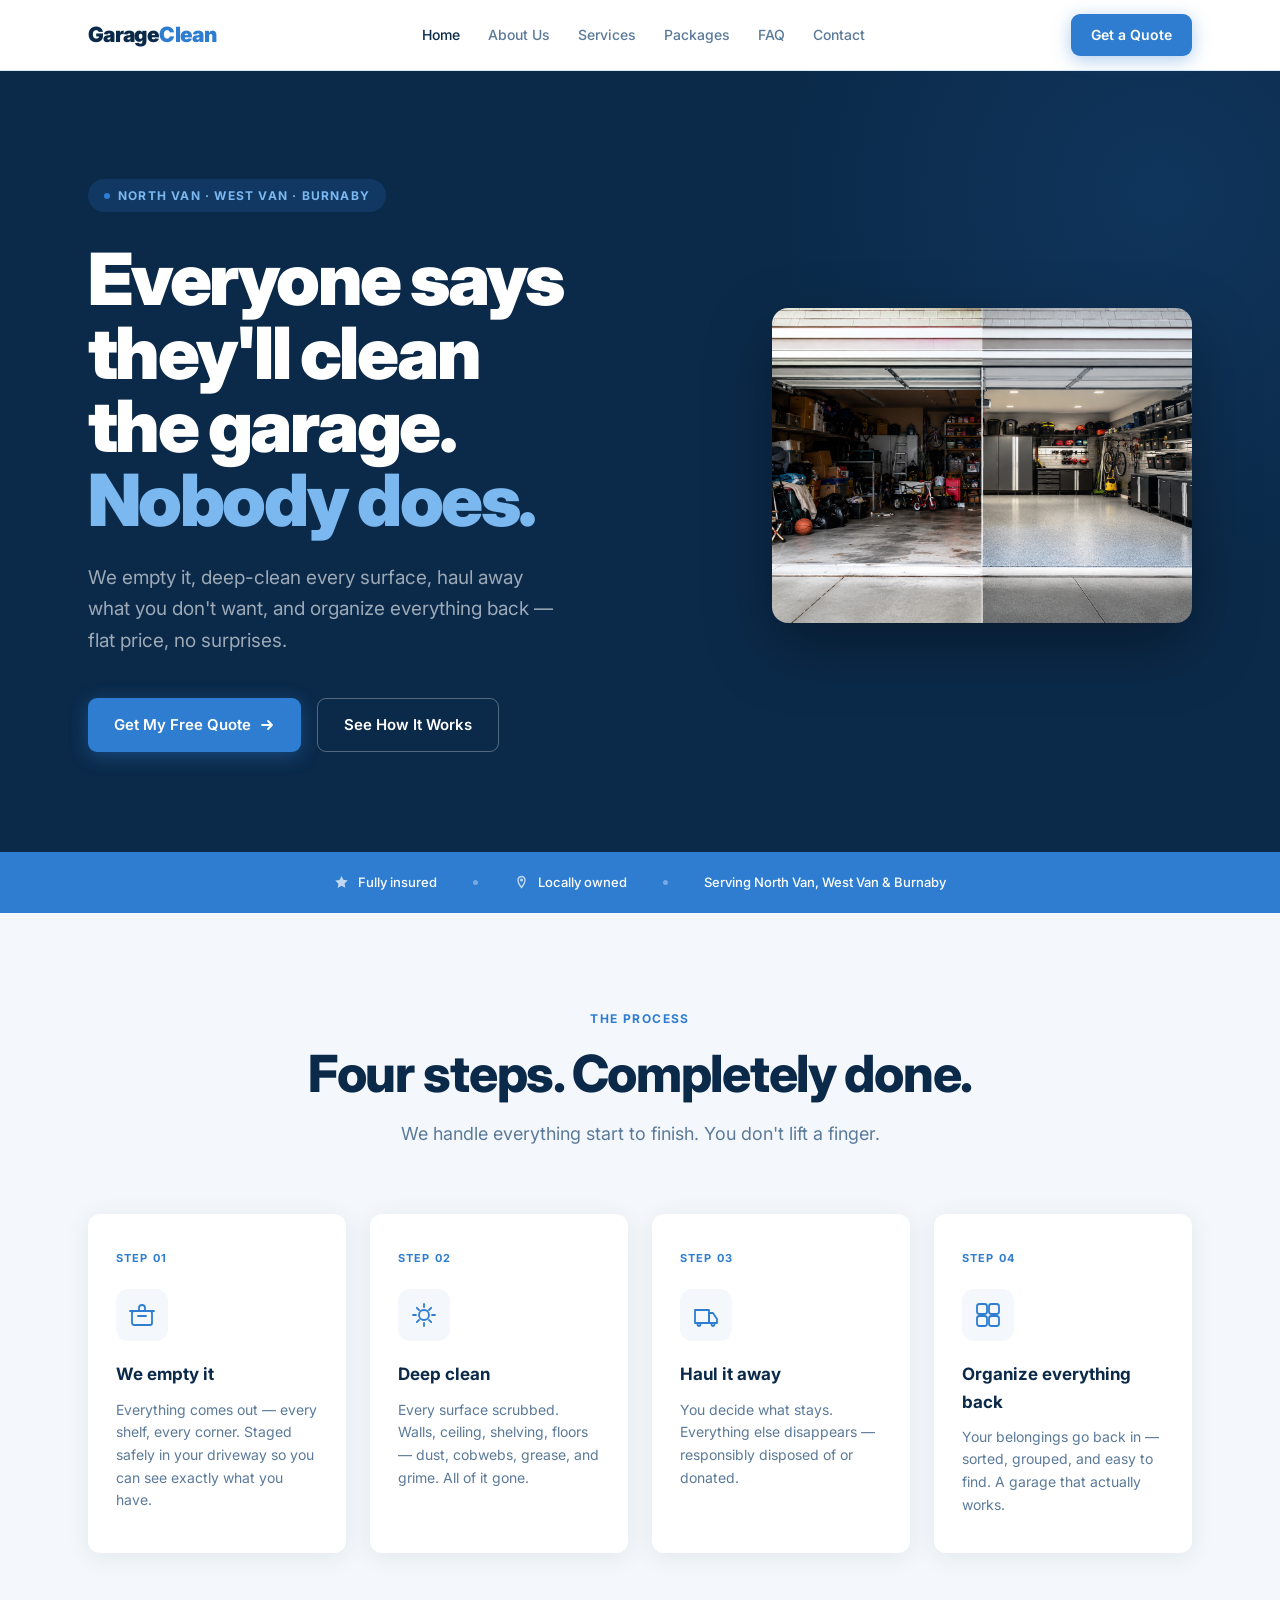
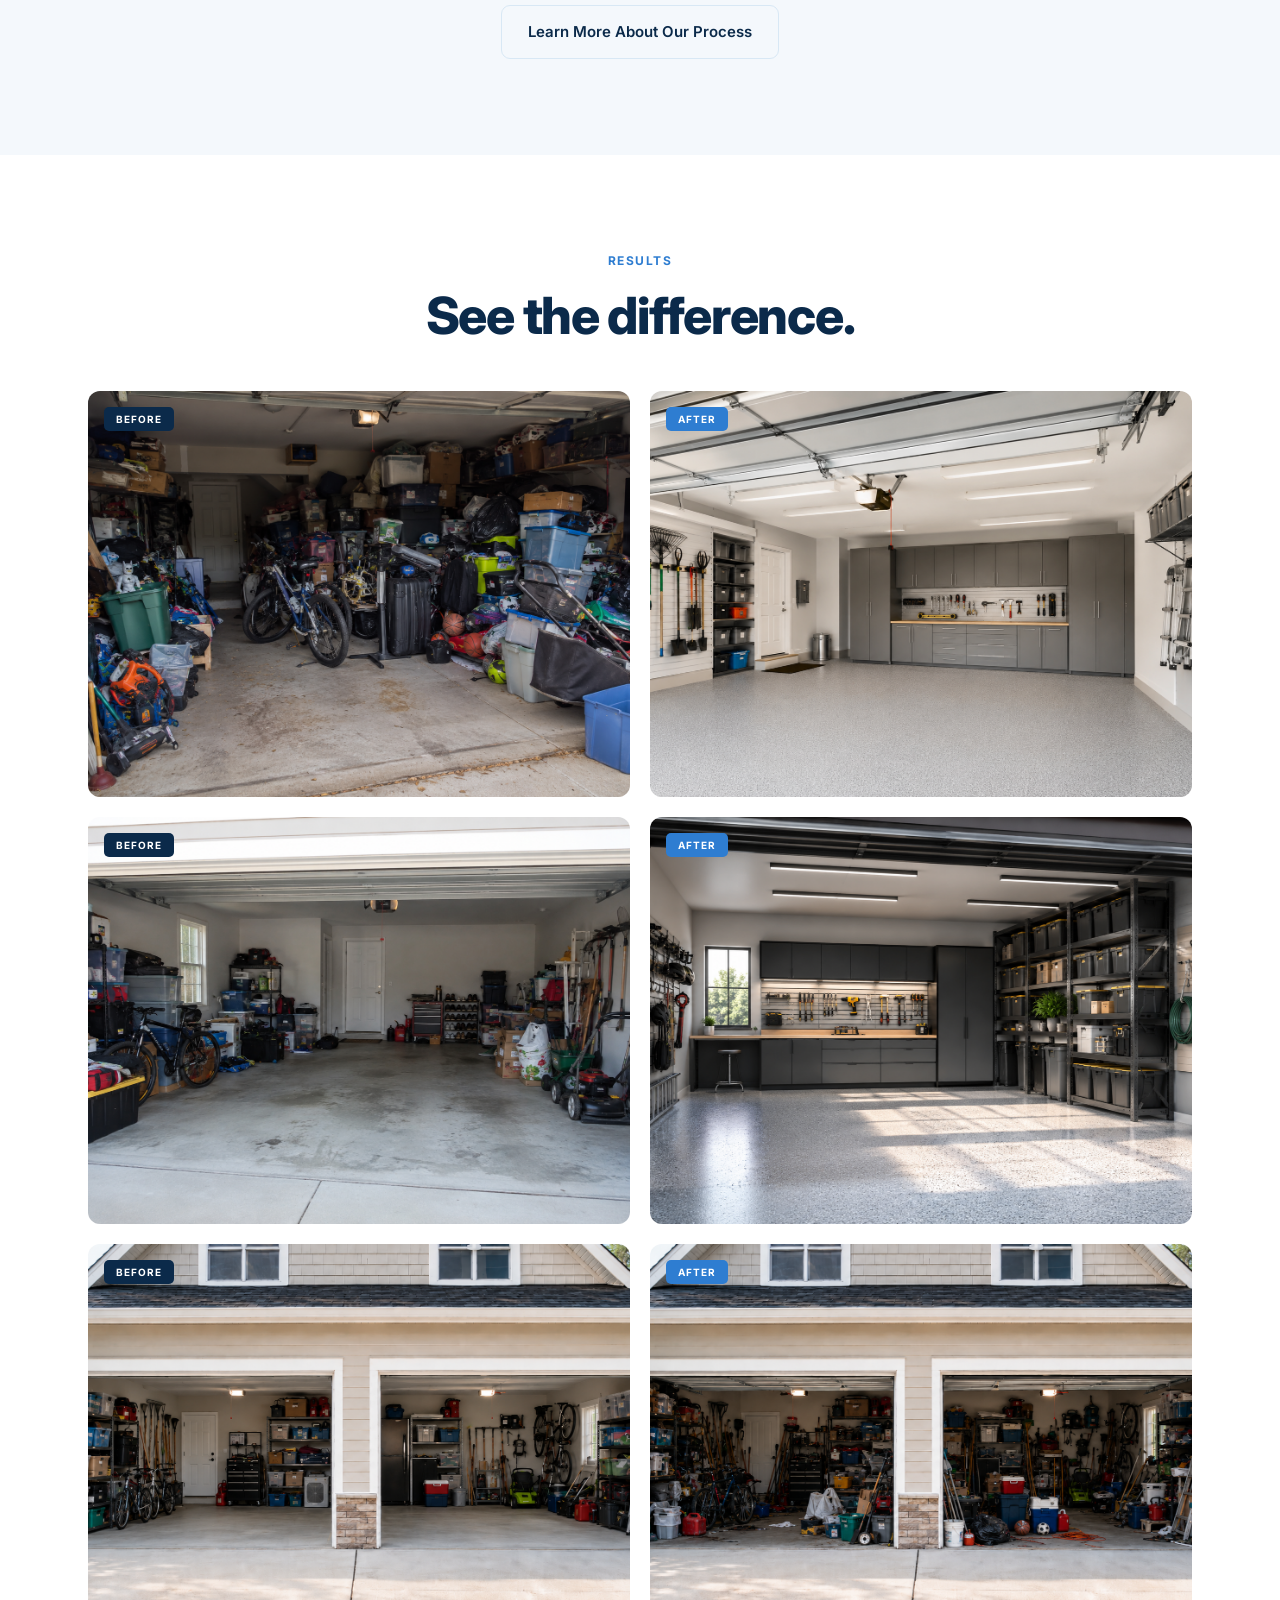
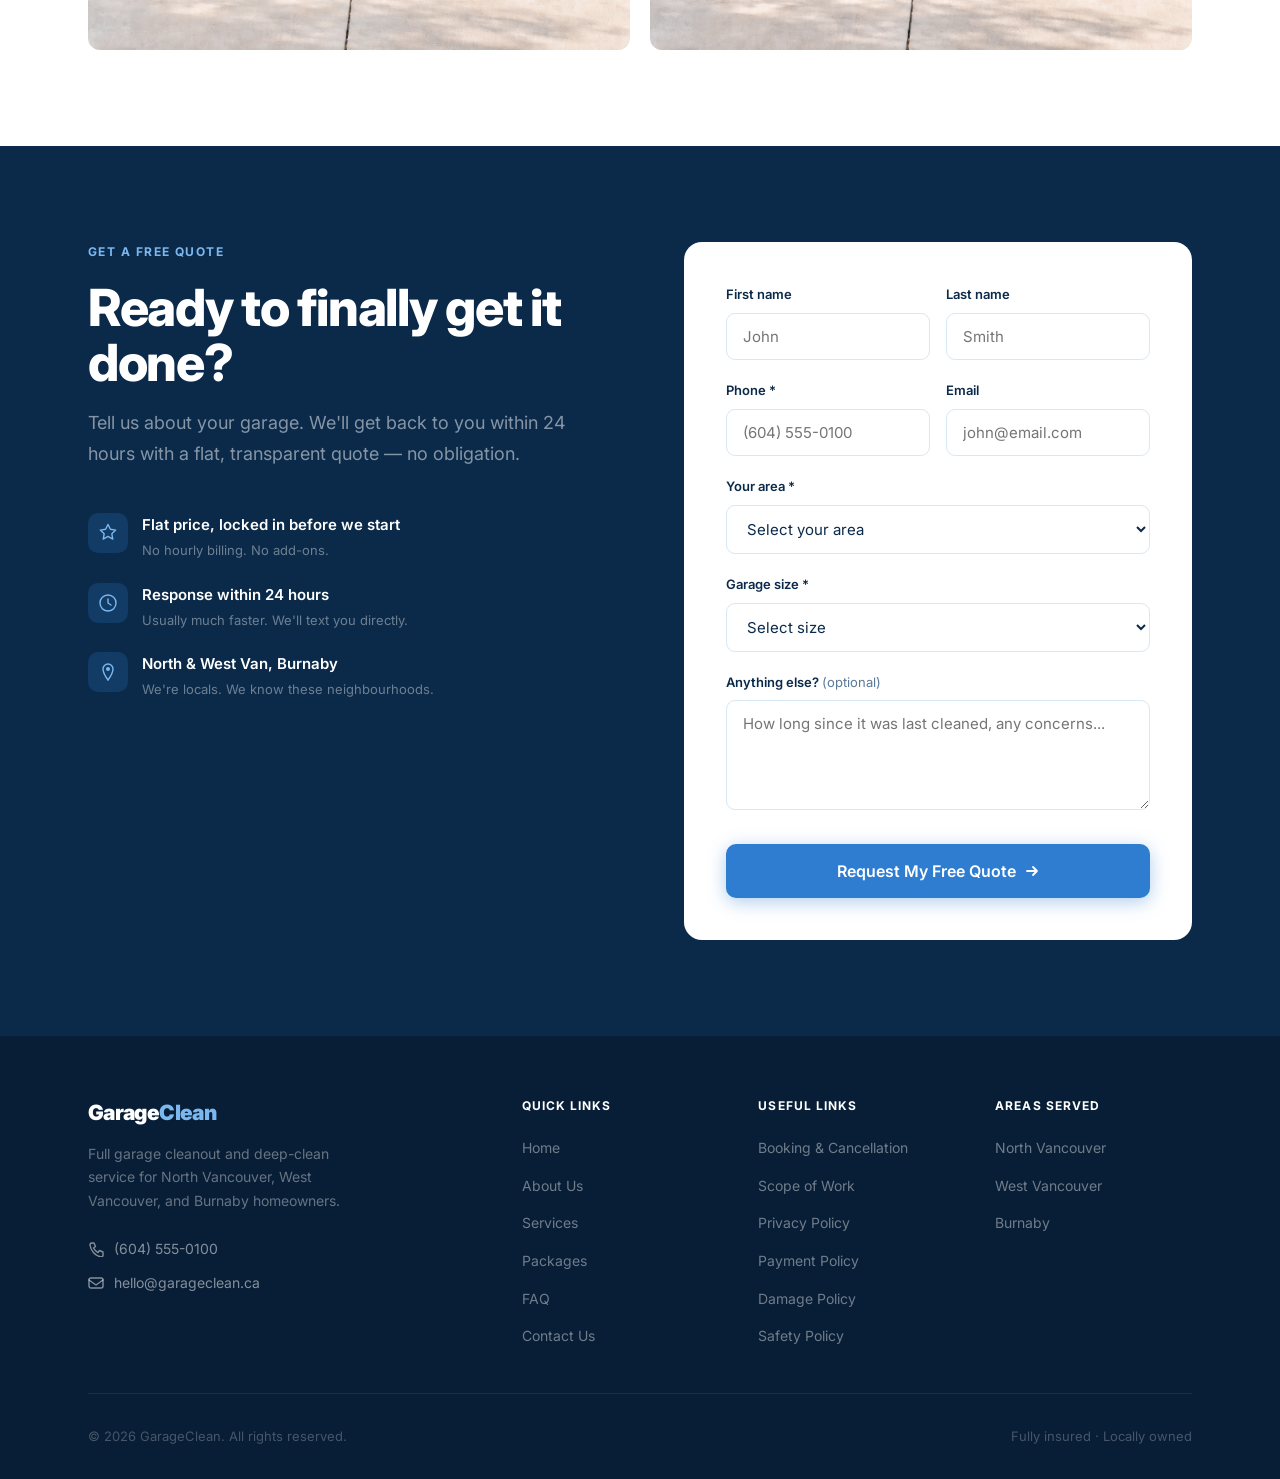
==== index.html @ 68c73db2 "Add third before/after pair (double garage exterior)" ====
<!DOCTYPE html>
<html lang="en">
<head>
  <meta charset="UTF-8">
  <meta name="viewport" content="width=device-width, initial-scale=1.0">
  <title>GarageClean — Garage Cleanout North & West Vancouver, Burnaby</title>
  <link rel="preconnect" href="https://fonts.googleapis.com">
  <link rel="preconnect" href="https://fonts.gstatic.com" crossorigin>
  <link href="https://fonts.googleapis.com/css2?family=Inter:wght@400;500;600;700;800;900&display=swap" rel="stylesheet">
  <link rel="stylesheet" href="styles.css">
  <style>
    /* ── Hero ── */
    #hero { background: var(--navy); padding: 108px 0 100px; position: relative; overflow: hidden; }
    #hero::before { content: ''; position: absolute; top: -280px; right: -280px; width: 800px; height: 800px; background: radial-gradient(circle, rgba(46,125,209,.13) 0%, transparent 68%); pointer-events: none; }
    .hero-grid { display: grid; grid-template-columns: 1fr 420px; gap: 72px; align-items: center; }
    .hero-pill { display: inline-flex; align-items: center; gap: 8px; background: rgba(46,125,209,.18); color: var(--blue-lite); font-size: 12px; font-weight: 700; letter-spacing: .1em; text-transform: uppercase; padding: 7px 16px; border-radius: 100px; margin-bottom: 30px; }
    .hero-pill span { background: var(--blue); border-radius: 50%; width: 6px; height: 6px; display: block; }
    .hero-title { font-size: clamp(46px, 6vw, 72px); font-weight: 900; line-height: 1.02; letter-spacing: -.035em; color: #fff; margin-bottom: 26px; }
    .hero-title em { font-style: normal; color: var(--blue-lite); }
    .hero-sub { font-size: 19px; color: rgba(255,255,255,.6); line-height: 1.65; margin-bottom: 42px; max-width: 480px; }
    .hero-actions { display: flex; gap: 16px; flex-wrap: wrap; }
    /* ── Included ── */
    .two-col { display: grid; grid-template-columns: 1fr 1fr; gap: 72px; align-items: center; }
    /* ── Quote (home CTA) ── */
    #home-quote { background: var(--navy); }
    .quote-grid { display: grid; grid-template-columns: 1fr 1fr; gap: 88px; align-items: start; }
    .ql .h2 { color: #fff; }
    .ql .sub { color: rgba(255,255,255,.5); }
    .promises { display: flex; flex-direction: column; gap: 22px; margin-top: 44px; }
    .promise { display: flex; align-items: flex-start; gap: 14px; }
    .p-icon { width: 40px; height: 40px; flex-shrink: 0; background: rgba(46,125,209,.2); border-radius: 10px; display: flex; align-items: center; justify-content: center; }
    .promise h4 { font-size: 15px; font-weight: 600; color: #fff; margin-bottom: 3px; }
    .promise p  { font-size: 13px; color: rgba(255,255,255,.4); line-height: 1.55; }
    .qform { background: #fff; border-radius: 18px; padding: 42px; }
    .fsub { width: 100%; padding: 17px; font-size: 16px; margin-top: 6px; border-radius: 10px; justify-content: center; }
    #success { display: none; text-align: center; padding: 48px 20px; }
    .s-icon { width: 64px; height: 64px; background: #E8F5E9; border-radius: 50%; display: flex; align-items: center; justify-content: center; margin: 0 auto 20px; }
    #success h3 { font-size: 24px; font-weight: 800; color: var(--navy); margin-bottom: 10px; }
    #success p  { font-size: 15px; color: var(--muted); }
    /* ── Responsive ── */
    @media (max-width: 1000px) {
      .hero-grid { grid-template-columns: 1fr; }
      .two-col { grid-template-columns: 1fr; }
      .quote-grid { grid-template-columns: 1fr; gap: 48px; }
    }
    @media (max-width: 640px) {
      .hero-actions { flex-direction: column; }
      .hero-actions .btn { width: 100%; justify-content: center; }
    }
  </style>
</head>
<body>

<div id="nav-placeholder"></div>

<!-- ══ HERO ══ -->
<section id="hero">
  <div class="container">
    <div class="hero-grid">
      <div>
        <div class="hero-pill"><span></span>North Van · West Van · Burnaby</div>
        <h1 class="hero-title">Everyone says<br>they'll clean<br>the garage.<br><em>Nobody does.</em></h1>
        <p class="hero-sub">We empty it, deep-clean every surface, haul away what you don't want, and organize everything back — flat price, no surprises.</p>
        <div class="hero-actions">
          <a href="contact.html" class="btn btn-primary">Get My Free Quote <svg width="16" height="16" viewBox="0 0 16 16" fill="none"><path d="M3 8h10M9 4l4 4-4 4" stroke="white" stroke-width="1.8" stroke-linecap="round" stroke-linejoin="round"/></svg></a>
          <a href="services.html" class="btn btn-ghost">See How It Works</a>
        </div>
      </div>
      <img src="hero.png" alt="Garage before and after GarageClean cleanout" style="width:100%;aspect-ratio:4/3;object-fit:cover;border-radius:16px;box-shadow:0 24px 64px rgba(0,0,0,.35);">
    </div>
  </div>
</section>

<!-- ══ TRUST ══ -->
<div id="trust">
  <div class="container">
    <div class="trust-in">
      <div class="t-item"><svg width="15" height="15" viewBox="0 0 15 15" fill="none"><path d="M7.5 1l1.91 3.87 4.27.62-3.09 3.01.73 4.25L7.5 10.87l-3.82 2.01.73-4.25L1.32 5.5l4.27-.62z" fill="white" opacity=".7"/></svg>Fully insured</div>
      <div class="t-dot"></div>
      <div class="t-item"><svg width="15" height="15" viewBox="0 0 15 15" fill="none"><path d="M7.5 1.5C5.57 1.5 4 3.07 4 5c0 3.25 3.5 7.5 3.5 7.5s3.5-4.25 3.5-7.5c0-1.93-1.57-3.5-3.5-3.5z" stroke="white" stroke-width="1.4" stroke-opacity=".7"/><circle cx="7.5" cy="5" r="1.5" fill="white" opacity=".7"/></svg>Locally owned</div>
      <div class="t-dot"></div>
      <div class="t-item">Serving North Van, West Van &amp; Burnaby</div>
    </div>
  </div>
</div>

<!-- ══ HOW IT WORKS ══ -->
<section id="how" style="background:var(--bg)">
  <div class="container">
    <div style="text-align:center;margin-bottom:64px" class="fi">
      <div class="label">The Process</div>
      <h2 class="h2">Four steps. Completely done.</h2>
      <p class="sub" style="margin:0 auto">We handle everything start to finish. You don't lift a finger.</p>
    </div>
    <div class="steps">
      <div class="step fi">
        <div class="step-num">Step 01</div>
        <div class="step-icon"><svg width="26" height="26" viewBox="0 0 26 26" fill="none"><rect x="3" y="9" width="20" height="14" rx="2" stroke="#2E7DD1" stroke-width="1.8"/><path d="M1 9h24" stroke="#2E7DD1" stroke-width="1.8" stroke-linecap="round"/><path d="M10 9V6a3 3 0 016 0v3" stroke="#2E7DD1" stroke-width="1.8" stroke-linecap="round"/><path d="M9 14h8" stroke="#2E7DD1" stroke-width="1.8" stroke-linecap="round"/></svg></div>
        <h3>We empty it</h3>
        <p>Everything comes out — every shelf, every corner. Staged safely in your driveway so you can see exactly what you have.</p>
      </div>
      <div class="step fi" style="transition-delay:.1s">
        <div class="step-num">Step 02</div>
        <div class="step-icon"><svg width="26" height="26" viewBox="0 0 26 26" fill="none"><path d="M13 2v3M13 21v3M2 13h3M21 13h3" stroke="#2E7DD1" stroke-width="1.8" stroke-linecap="round"/><circle cx="13" cy="13" r="5" stroke="#2E7DD1" stroke-width="1.8"/><path d="M5.8 5.8l2.2 2.2M18 18l2.2 2.2M20.2 5.8L18 8M8 18l-2.2 2.2" stroke="#2E7DD1" stroke-width="1.8" stroke-linecap="round"/></svg></div>
        <h3>Deep clean</h3>
        <p>Every surface scrubbed. Walls, ceiling, shelving, floors — dust, cobwebs, grease, and grime. All of it gone.</p>
      </div>
      <div class="step fi" style="transition-delay:.2s">
        <div class="step-num">Step 03</div>
        <div class="step-icon"><svg width="26" height="26" viewBox="0 0 26 26" fill="none"><path d="M2 8h14v13H2z" stroke="#2E7DD1" stroke-width="1.8" stroke-linejoin="round"/><path d="M16 11h4l4 6v4h-8V11z" stroke="#2E7DD1" stroke-width="1.8" stroke-linejoin="round"/><circle cx="6" cy="22.5" r="1.5" stroke="#2E7DD1" stroke-width="1.8"/><circle cx="20" cy="22.5" r="1.5" stroke="#2E7DD1" stroke-width="1.8"/></svg></div>
        <h3>Haul it away</h3>
        <p>You decide what stays. Everything else disappears — responsibly disposed of or donated.</p>
      </div>
      <div class="step fi" style="transition-delay:.3s">
        <div class="step-num">Step 04</div>
        <div class="step-icon"><svg width="26" height="26" viewBox="0 0 26 26" fill="none"><rect x="2" y="2" width="10" height="10" rx="2.5" stroke="#2E7DD1" stroke-width="1.8"/><rect x="14" y="2" width="10" height="10" rx="2.5" stroke="#2E7DD1" stroke-width="1.8"/><rect x="2" y="14" width="10" height="10" rx="2.5" stroke="#2E7DD1" stroke-width="1.8"/><rect x="14" y="14" width="10" height="10" rx="2.5" stroke="#2E7DD1" stroke-width="1.8"/></svg></div>
        <h3>Organize everything back</h3>
        <p>Your belongings go back in — sorted, grouped, and easy to find. A garage that actually works.</p>
      </div>
    </div>
    <div style="text-align:center;margin-top:52px" class="fi">
      <a href="services.html" class="btn btn-outline">Learn More About Our Process</a>
    </div>
  </div>
</section>

<!-- ══ GALLERY ══ -->
<section id="gallery">
  <div class="container">
    <div style="text-align:center;margin-bottom:48px" class="fi">
      <div class="label">Results</div>
      <h2 class="h2">See the difference.</h2>
    </div>
    <div class="gallery-grid fi">
      <div style="border-radius:var(--r);overflow:hidden;position:relative;">
        <span class="g-badge" style="position:absolute;top:16px;left:16px;z-index:1;display:inline-block;font-size:10px;font-weight:700;letter-spacing:.1em;text-transform:uppercase;padding:4px 12px;border-radius:5px;background:var(--navy);color:#fff;">Before</span>
        <img src="before1.png" alt="Before" style="width:100%;height:100%;object-fit:cover;display:block;">
      </div>
      <div style="border-radius:var(--r);overflow:hidden;position:relative;">
        <span class="g-badge" style="position:absolute;top:16px;left:16px;z-index:1;display:inline-block;font-size:10px;font-weight:700;letter-spacing:.1em;text-transform:uppercase;padding:4px 12px;border-radius:5px;background:var(--blue);color:#fff;">After</span>
        <img src="after1.png" alt="After" style="width:100%;height:100%;object-fit:cover;display:block;">
      </div>
      <div style="border-radius:var(--r);overflow:hidden;position:relative;">
        <span class="g-badge" style="position:absolute;top:16px;left:16px;z-index:1;display:inline-block;font-size:10px;font-weight:700;letter-spacing:.1em;text-transform:uppercase;padding:4px 12px;border-radius:5px;background:var(--navy);color:#fff;">Before</span>
        <img src="before2.png" alt="Before" style="width:100%;height:100%;object-fit:cover;display:block;">
      </div>
      <div style="border-radius:var(--r);overflow:hidden;position:relative;">
        <span class="g-badge" style="position:absolute;top:16px;left:16px;z-index:1;display:inline-block;font-size:10px;font-weight:700;letter-spacing:.1em;text-transform:uppercase;padding:4px 12px;border-radius:5px;background:var(--blue);color:#fff;">After</span>
        <img src="after2.png" alt="After" style="width:100%;height:100%;object-fit:cover;display:block;">
      </div>
      <div style="border-radius:var(--r);overflow:hidden;position:relative;">
        <span class="g-badge" style="position:absolute;top:16px;left:16px;z-index:1;display:inline-block;font-size:10px;font-weight:700;letter-spacing:.1em;text-transform:uppercase;padding:4px 12px;border-radius:5px;background:var(--navy);color:#fff;">Before</span>
        <img src="before3.png" alt="Before" style="width:100%;height:100%;object-fit:cover;display:block;">
      </div>
      <div style="border-radius:var(--r);overflow:hidden;position:relative;">
        <span class="g-badge" style="position:absolute;top:16px;left:16px;z-index:1;display:inline-block;font-size:10px;font-weight:700;letter-spacing:.1em;text-transform:uppercase;padding:4px 12px;border-radius:5px;background:var(--blue);color:#fff;">After</span>
        <img src="after3.png" alt="After" style="width:100%;height:100%;object-fit:cover;display:block;">
      </div>
    </div>
  </div>
</section>

<!-- ══ CTA ══ -->
<section id="home-quote">
  <div class="container">
    <div class="quote-grid">
      <div class="ql fi">
        <div class="label" style="color:var(--blue-lite)">Get a Free Quote</div>
        <h2 class="h2">Ready to finally get it done?</h2>
        <p class="sub">Tell us about your garage. We'll get back to you within 24 hours with a flat, transparent quote — no obligation.</p>
        <div class="promises">
          <div class="promise"><div class="p-icon"><svg width="20" height="20" viewBox="0 0 20 20" fill="none"><path d="M10 1.5l2.4 4.8 5.3.78-3.85 3.75.91 5.3L10 13.4l-4.76 2.73.91-5.3L2.3 7.08l5.3-.78z" stroke="#7BB8F0" stroke-width="1.4" stroke-linejoin="round"/></svg></div><div><h4>Flat price, locked in before we start</h4><p>No hourly billing. No add-ons.</p></div></div>
          <div class="promise"><div class="p-icon"><svg width="20" height="20" viewBox="0 0 20 20" fill="none"><circle cx="10" cy="10" r="8" stroke="#7BB8F0" stroke-width="1.4"/><path d="M10 6v4l3 2" stroke="#7BB8F0" stroke-width="1.4" stroke-linecap="round"/></svg></div><div><h4>Response within 24 hours</h4><p>Usually much faster. We'll text you directly.</p></div></div>
          <div class="promise"><div class="p-icon"><svg width="20" height="20" viewBox="0 0 20 20" fill="none"><path d="M10 2C7.24 2 5 4.24 5 7c0 4.25 5 11 5 11s5-6.75 5-11c0-2.76-2.24-5-5-5z" stroke="#7BB8F0" stroke-width="1.4"/><circle cx="10" cy="7" r="2" fill="#7BB8F0"/></svg></div><div><h4>North &amp; West Van, Burnaby</h4><p>We're locals. We know these neighbourhoods.</p></div></div>
        </div>
      </div>
      <div class="fi" style="transition-delay:.15s">
        <div class="qform">
          <div id="form-body">
            <div class="frow">
              <div class="fgrp"><label for="fn">First name</label><input type="text" id="fn" placeholder="John" autocomplete="given-name"></div>
              <div class="fgrp"><label for="ln">Last name</label><input type="text" id="ln" placeholder="Smith" autocomplete="family-name"></div>
            </div>
            <div class="frow">
              <div class="fgrp"><label for="ph">Phone *</label><input type="tel" id="ph" placeholder="(604) 555-0100"></div>
              <div class="fgrp"><label for="em">Email</label><input type="email" id="em" placeholder="john@email.com"></div>
            </div>
            <div class="fgrp"><label for="area">Your area *</label><select id="area"><option value="" disabled selected>Select your area</option><option>North Vancouver</option><option>West Vancouver</option><option>Burnaby</option><option>Other</option></select></div>
            <div class="fgrp"><label for="sz">Garage size *</label><select id="sz"><option value="" disabled selected>Select size</option><option>1-car garage</option><option>2-car garage</option><option>3+ car / estate</option><option>Not sure</option></select></div>
            <div class="fgrp"><label for="msg">Anything else? <span style="font-weight:400;color:var(--muted)">(optional)</span></label><textarea id="msg" placeholder="How long since it was last cleaned, any concerns..."></textarea></div>
            <button type="button" class="btn btn-primary fsub" onclick="submitQuote()">Request My Free Quote <svg width="16" height="16" viewBox="0 0 16 16" fill="none"><path d="M3 8h10M9 4l4 4-4 4" stroke="white" stroke-width="1.8" stroke-linecap="round" stroke-linejoin="round"/></svg></button>
          </div>
          <div id="success"><div class="s-icon"><svg width="32" height="32" viewBox="0 0 32 32" fill="none"><path d="M6 16l7 7 13-13" stroke="#2E7D32" stroke-width="2.5" stroke-linecap="round" stroke-linejoin="round"/></svg></div><h3>You're all set.</h3><p>We'll text you within 24 hours with your free quote.</p></div>
        </div>
      </div>
    </div>
  </div>
</section>

<div id="footer-placeholder"></div>

<script src="shared.js"></script>
<script>
  function submitQuote() {
    var ph = document.getElementById('ph').value.trim();
    var area = document.getElementById('area').value;
    var sz = document.getElementById('sz').value;
    if (!ph || !area || !sz) { alert('Please fill in your phone, area, and garage size.'); return; }
    document.getElementById('form-body').style.display = 'none';
    document.getElementById('success').style.display = 'block';
  }
</script>
</body>
</html>
---- styles.css ----
/* ============================================================
   ClearBay — Shared Stylesheet
   ============================================================ */

*, *::before, *::after { box-sizing: border-box; margin: 0; padding: 0; }
html { scroll-behavior: smooth; }
body {
  font-family: 'Inter', -apple-system, BlinkMacSystemFont, sans-serif;
  color: #0B2A4A;
  background: #fff;
  line-height: 1.6;
  -webkit-font-smoothing: antialiased;
}

:root {
  --navy:      #0B2A4A;
  --blue:      #2E7DD1;
  --blue-lite: #7BB8F0;
  --bg:        #F4F8FC;
  --muted:     #5B7A99;
  --border:    #D8E8F5;
  --r:         12px;
  --sh:        0 4px 24px rgba(11,42,74,.08);
  --sh-lg:     0 16px 56px rgba(11,42,74,.14);
}

/* ── Layout ── */
.container { max-width: 1160px; margin: 0 auto; padding: 0 28px; }
section { padding: 96px 0; }

/* ── Typography ── */
.label {
  font-size: 12px; font-weight: 700; letter-spacing: .12em;
  text-transform: uppercase; color: var(--blue); margin-bottom: 18px;
}
.h2 {
  font-size: clamp(34px, 4vw, 52px);
  font-weight: 800; line-height: 1.08; letter-spacing: -.025em;
  color: var(--navy); margin-bottom: 18px;
}
.sub { font-size: 18px; color: var(--muted); line-height: 1.7; max-width: 540px; }

/* ── Buttons ── */
.btn {
  display: inline-flex; align-items: center; gap: 8px;
  padding: 14px 26px; border-radius: 9px;
  font-size: 15px; font-weight: 600; font-family: inherit;
  cursor: pointer; text-decoration: none; border: none;
  transition: all .18s ease;
}
.btn-primary { background: var(--blue); color: #fff; box-shadow: 0 4px 18px rgba(46,125,209,.38); }
.btn-primary:hover { background: #2570bf; transform: translateY(-1px); box-shadow: 0 6px 26px rgba(46,125,209,.48); }
.btn-ghost   { background: transparent; color: #fff; border: 1.5px solid rgba(255,255,255,.3); }
.btn-ghost:hover { border-color: rgba(255,255,255,.7); }
.btn-outline { background: transparent; color: var(--navy); border: 1.5px solid var(--border); }
.btn-outline:hover { border-color: var(--blue); color: var(--blue); }
.btn-white   { background: #fff; color: var(--navy); }
.btn-white:hover { background: var(--bg); transform: translateY(-1px); }

/* ── Nav ── */
nav {
  position: sticky; top: 0; z-index: 200;
  background: rgba(255,255,255,.94);
  backdrop-filter: blur(14px);
  border-bottom: 1px solid var(--border);
}
.nav-in { display: flex; align-items: center; justify-content: space-between; height: 70px; }
.logo { font-size: 21px; font-weight: 900; letter-spacing: -.03em; color: var(--navy); text-decoration: none; }
.logo span { color: var(--blue); }
.nav-links { display: flex; gap: 28px; list-style: none; }
.nav-links a { font-size: 14px; font-weight: 500; color: var(--muted); text-decoration: none; transition: color .15s; }
.nav-links a:hover, .nav-links a.active { color: var(--navy); }
.nav-cta { padding: 10px 20px; font-size: 14px; }
.hamburger { display: none; background: none; border: none; cursor: pointer; padding: 4px; color: var(--navy); }

/* ── Page header (inner pages) ── */
.page-header {
  background: var(--navy); padding: 80px 0 72px;
  position: relative; overflow: hidden;
}
.page-header::before {
  content: ''; position: absolute; top: -200px; right: -200px;
  width: 600px; height: 600px;
  background: radial-gradient(circle, rgba(46,125,209,.12) 0%, transparent 68%);
  pointer-events: none;
}
.page-header .label { color: var(--blue-lite); }
.page-header .h2 { color: #fff; }
.page-header .sub { color: rgba(255,255,255,.55); }

/* ── Trust strip ── */
#trust { padding: 0; background: var(--blue); }
.trust-in { display: flex; align-items: center; justify-content: center; gap: 36px; padding: 20px 0; flex-wrap: wrap; }
.t-item { display: flex; align-items: center; gap: 9px; color: #fff; font-size: 13px; font-weight: 500; }
.t-dot { width: 5px; height: 5px; background: rgba(255,255,255,.35); border-radius: 50%; }

/* ── Steps ── */
.steps { display: grid; grid-template-columns: repeat(4,1fr); gap: 24px; }
.step { background: #fff; border-radius: var(--r); padding: 36px 28px; box-shadow: var(--sh); }
.step-num { font-size: 11px; font-weight: 700; letter-spacing: .1em; text-transform: uppercase; color: var(--blue); margin-bottom: 22px; }
.step-icon { width: 52px; height: 52px; background: var(--bg); border-radius: 12px; display: flex; align-items: center; justify-content: center; margin-bottom: 20px; }
.step h3 { font-size: 17px; font-weight: 700; color: var(--navy); margin-bottom: 10px; }
.step p  { font-size: 14px; color: var(--muted); line-height: 1.62; }

/* ── Checklist ── */
.checklist { list-style: none; display: flex; flex-direction: column; gap: 18px; margin-top: 32px; }
.checklist li { display: flex; align-items: flex-start; gap: 14px; font-size: 16px; font-weight: 500; color: var(--navy); }
.chk { width: 24px; height: 24px; background: var(--blue); border-radius: 50%; display: flex; align-items: center; justify-content: center; flex-shrink: 0; margin-top: 1px; }

/* ── Navy card ── */
.navy-card { background: var(--navy); border-radius: 18px; padding: 48px; }
.navy-card h3 { font-size: 28px; font-weight: 800; color: #fff; margin-bottom: 14px; line-height: 1.15; letter-spacing: -.02em; }
.navy-card p  { font-size: 16px; color: rgba(255,255,255,.55); line-height: 1.68; }

/* ── Stats ── */
.stats { margin-top: 40px; padding-top: 40px; border-top: 1px solid rgba(255,255,255,.1); display: grid; grid-template-columns: 1fr 1fr; gap: 24px; }
.stat-n { font-size: 38px; font-weight: 900; color: var(--blue-lite); letter-spacing: -.02em; }
.stat-l { font-size: 13px; color: rgba(255,255,255,.4); margin-top: 4px; }

/* ── Pricing cards ── */
.cards { display: grid; grid-template-columns: repeat(3,1fr); gap: 24px; max-width: 920px; margin: 0 auto; }
.card { background: #fff; border-radius: 18px; padding: 40px 32px; box-shadow: var(--sh); border: 2px solid transparent; position: relative; transition: transform .2s, box-shadow .2s; }
.card:hover { transform: translateY(-4px); box-shadow: var(--sh-lg); }
.card.pop { border-color: var(--blue); box-shadow: var(--sh-lg); }
.pop-badge { position: absolute; top: -14px; left: 50%; transform: translateX(-50%); background: var(--blue); color: #fff; font-size: 11px; font-weight: 700; letter-spacing: .07em; text-transform: uppercase; padding: 5px 18px; border-radius: 100px; white-space: nowrap; }
.card-tier { font-size: 11px; font-weight: 700; letter-spacing: .1em; text-transform: uppercase; color: var(--blue); margin-bottom: 6px; }
.card-name { font-size: 22px; font-weight: 800; color: var(--navy); margin-bottom: 6px; }
.card-desc { font-size: 13px; color: var(--muted); margin-bottom: 24px; padding-bottom: 24px; border-bottom: 1px solid var(--border); }
.card-price { font-size: 42px; font-weight: 900; color: var(--navy); letter-spacing: -.025em; margin-bottom: 4px; }
.card-note  { font-size: 12px; color: var(--muted); margin-bottom: 28px; }
.card-feats { list-style: none; display: flex; flex-direction: column; gap: 11px; margin-bottom: 32px; }
.card-feats li { display: flex; align-items: center; gap: 10px; font-size: 14px; color: var(--navy); }
.card-feats li::before { content: ''; width: 6px; height: 6px; background: var(--blue); border-radius: 50%; flex-shrink: 0; }

/* ── Gallery ── */
.gallery-grid { display: grid; grid-template-columns: repeat(2,1fr); gap: 20px; }
.gallery-grid > div { aspect-ratio: 4/3; }

/* ── Forms ── */
.frow  { display: grid; grid-template-columns: 1fr 1fr; gap: 16px; }
.fgrp  { margin-bottom: 20px; }
.fgrp label { display: block; font-size: 13px; font-weight: 600; color: var(--navy); margin-bottom: 8px; }
.fgrp input, .fgrp select, .fgrp textarea { width: 100%; padding: 13px 16px; border: 1.5px solid var(--border); border-radius: 9px; font-size: 15px; font-family: inherit; color: var(--navy); background: #fff; outline: none; transition: border-color .15s; }
.fgrp input:focus, .fgrp select:focus, .fgrp textarea:focus { border-color: var(--blue); box-shadow: 0 0 0 3px rgba(46,125,209,.1); }
.fgrp textarea { resize: vertical; min-height: 110px; }

/* ── Policy accordion ── */
.accord { display: flex; flex-direction: column; gap: 12px; max-width: 820px; margin: 0 auto; }
.ac-item { background: #fff; border-radius: var(--r); box-shadow: var(--sh); overflow: hidden; border: 1.5px solid transparent; transition: border-color .2s; }
.ac-item.open { border-color: var(--border); }
.ac-trigger { width: 100%; display: flex; align-items: center; justify-content: space-between; padding: 24px 28px; background: none; border: none; cursor: pointer; font-family: inherit; text-align: left; gap: 16px; }
.ac-trigger-left { display: flex; align-items: center; gap: 16px; }
.ac-icon-wrap { width: 40px; height: 40px; flex-shrink: 0; background: var(--bg); border-radius: 10px; display: flex; align-items: center; justify-content: center; }
.ac-title { font-size: 17px; font-weight: 700; color: var(--navy); }
.ac-subtitle { font-size: 13px; color: var(--muted); margin-top: 2px; }
.ac-chevron { width: 20px; height: 20px; flex-shrink: 0; color: var(--muted); transition: transform .25s ease; }
.ac-item.open .ac-chevron { transform: rotate(180deg); }
.ac-body { display: none; padding: 0 28px 28px; }
.ac-item.open .ac-body { display: block; }
.ac-divider { border: none; border-top: 1px solid var(--border); margin-bottom: 24px; }
.pol-group { margin-bottom: 22px; }
.pol-group:last-child { margin-bottom: 0; }
.pol-group h4 { font-size: 13px; font-weight: 700; letter-spacing: .06em; text-transform: uppercase; color: var(--blue); margin-bottom: 10px; }
.pol-list { list-style: none; display: flex; flex-direction: column; gap: 9px; }
.pol-list li { font-size: 14px; color: #3A5570; line-height: 1.58; padding-left: 16px; position: relative; }
.pol-list li::before { content: ''; position: absolute; left: 0; top: 8px; width: 5px; height: 5px; background: var(--blue); border-radius: 50%; }
.pol-note { font-size: 13px; color: var(--muted); line-height: 1.6; background: var(--bg); border-radius: 8px; padding: 14px 16px; margin-top: 16px; }

/* ── Footer ── */
footer { background: #081E36; padding: 60px 0 32px; }
.foot-grid { display: grid; grid-template-columns: 2fr 1fr 1fr 1fr; gap: 40px; padding-bottom: 44px; border-bottom: 1px solid rgba(255,255,255,.07); margin-bottom: 32px; }
.foot-logo { font-size: 21px; font-weight: 900; letter-spacing: -.03em; color: #fff; margin-bottom: 12px; }
.foot-logo span { color: var(--blue-lite); }
.foot-desc { font-size: 14px; color: rgba(255,255,255,.38); line-height: 1.68; max-width: 260px; margin-bottom: 26px; }
.foot-contact { display: flex; flex-direction: column; gap: 11px; }
.foot-contact a { font-size: 14px; color: rgba(255,255,255,.5); text-decoration: none; display: flex; align-items: center; gap: 10px; transition: color .15s; }
.foot-contact a:hover { color: #fff; }
.foot-col h4 { font-size: 12px; font-weight: 700; letter-spacing: .09em; text-transform: uppercase; color: #fff; margin-bottom: 20px; }
.foot-links { list-style: none; display: flex; flex-direction: column; gap: 12px; }
.foot-links a { font-size: 14px; color: rgba(255,255,255,.42); text-decoration: none; transition: color .15s; }
.foot-links a:hover { color: #fff; }
.foot-bottom { display: flex; align-items: center; justify-content: space-between; }
.foot-copy { font-size: 13px; color: rgba(255,255,255,.25); }

/* ── Fade-in ── */
.fi { opacity: 0; transform: translateY(26px); transition: opacity .65s ease, transform .65s ease; }
.fi.on { opacity: 1; transform: translateY(0); }

/* ── Responsive ── */
@media (max-width: 1000px) {
  .steps      { grid-template-columns: repeat(2,1fr); }
  .cards      { grid-template-columns: 1fr; max-width: 420px; }
  .gallery-grid { grid-template-columns: 1fr; }
  .foot-grid  { grid-template-columns: 1fr 1fr; gap: 32px; }
}
@media (max-width: 640px) {
  section { padding: 64px 0; }
  .steps  { grid-template-columns: 1fr; }
  .frow   { grid-template-columns: 1fr; }
  .nav-links, .nav-cta { display: none; }
  .hamburger { display: block; }
  .foot-grid  { grid-template-columns: 1fr; gap: 28px; }
  .foot-bottom { flex-direction: column; gap: 10px; text-align: center; }
}
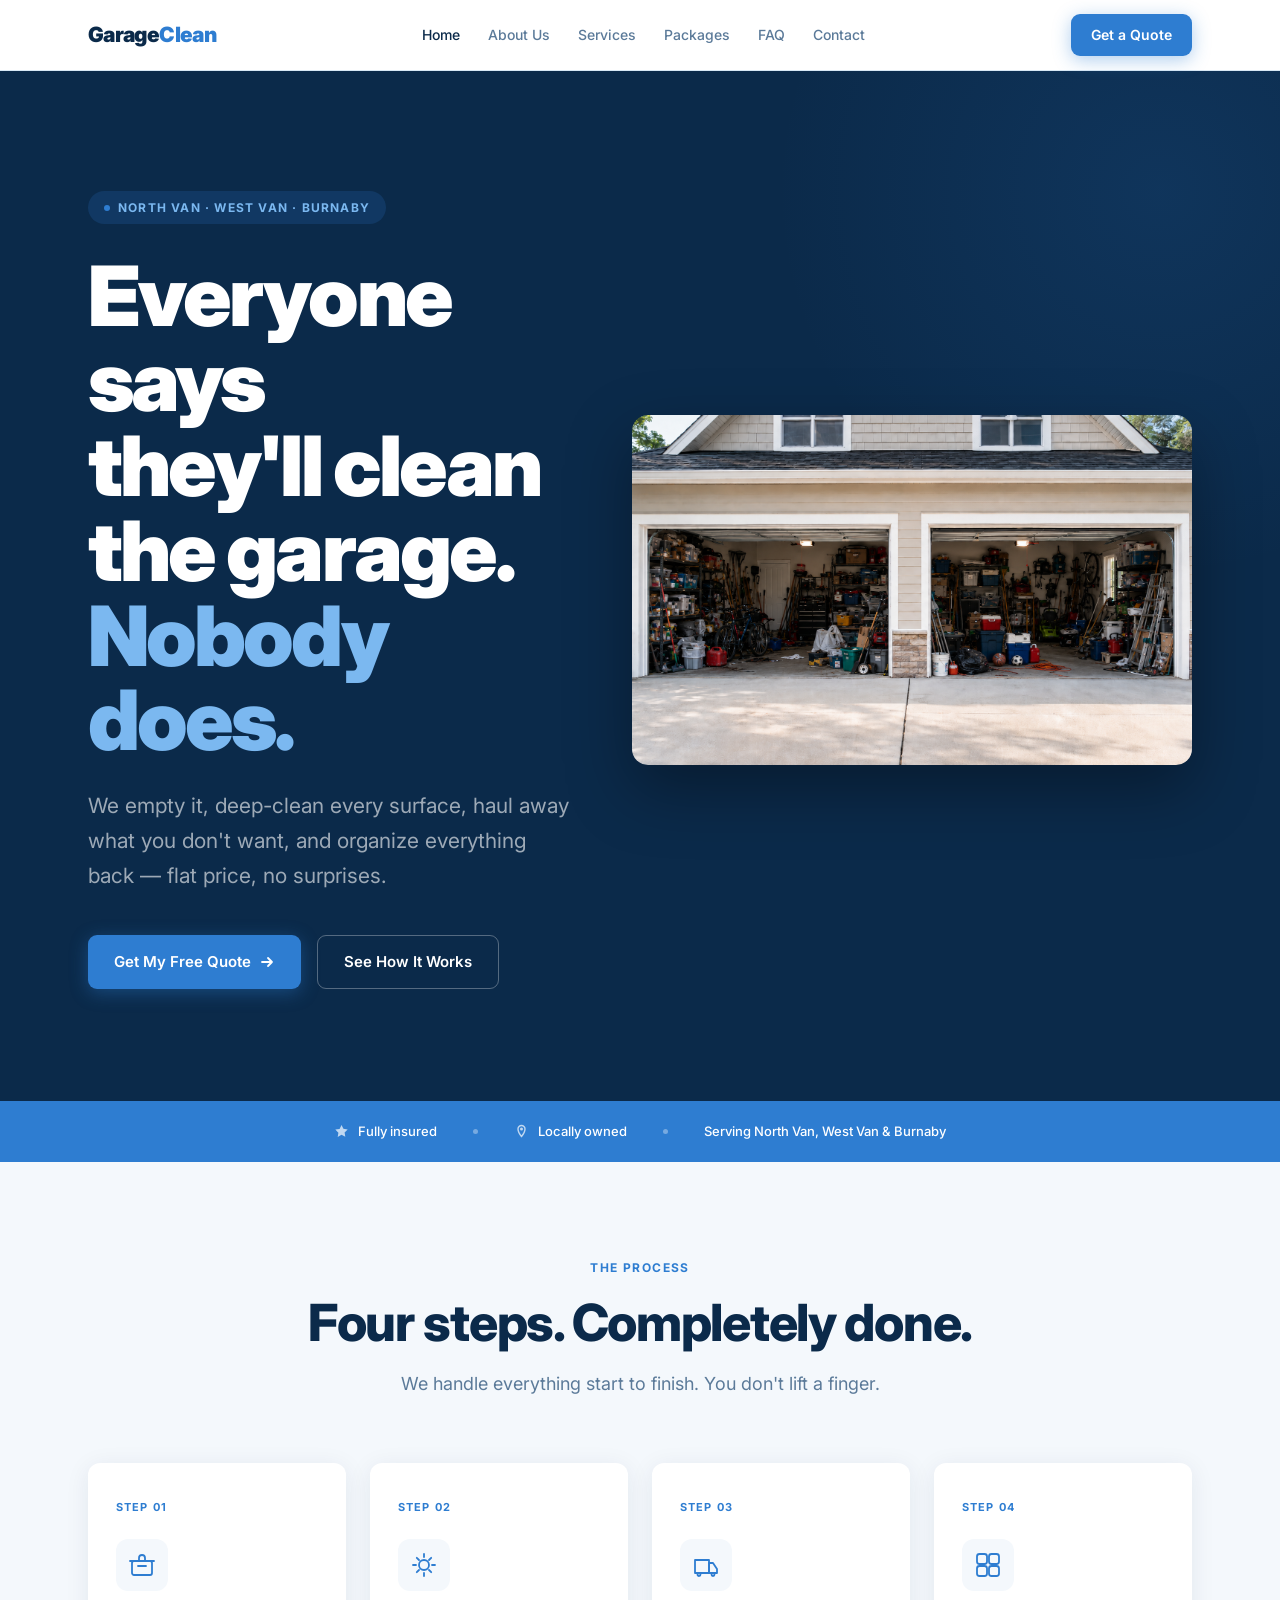
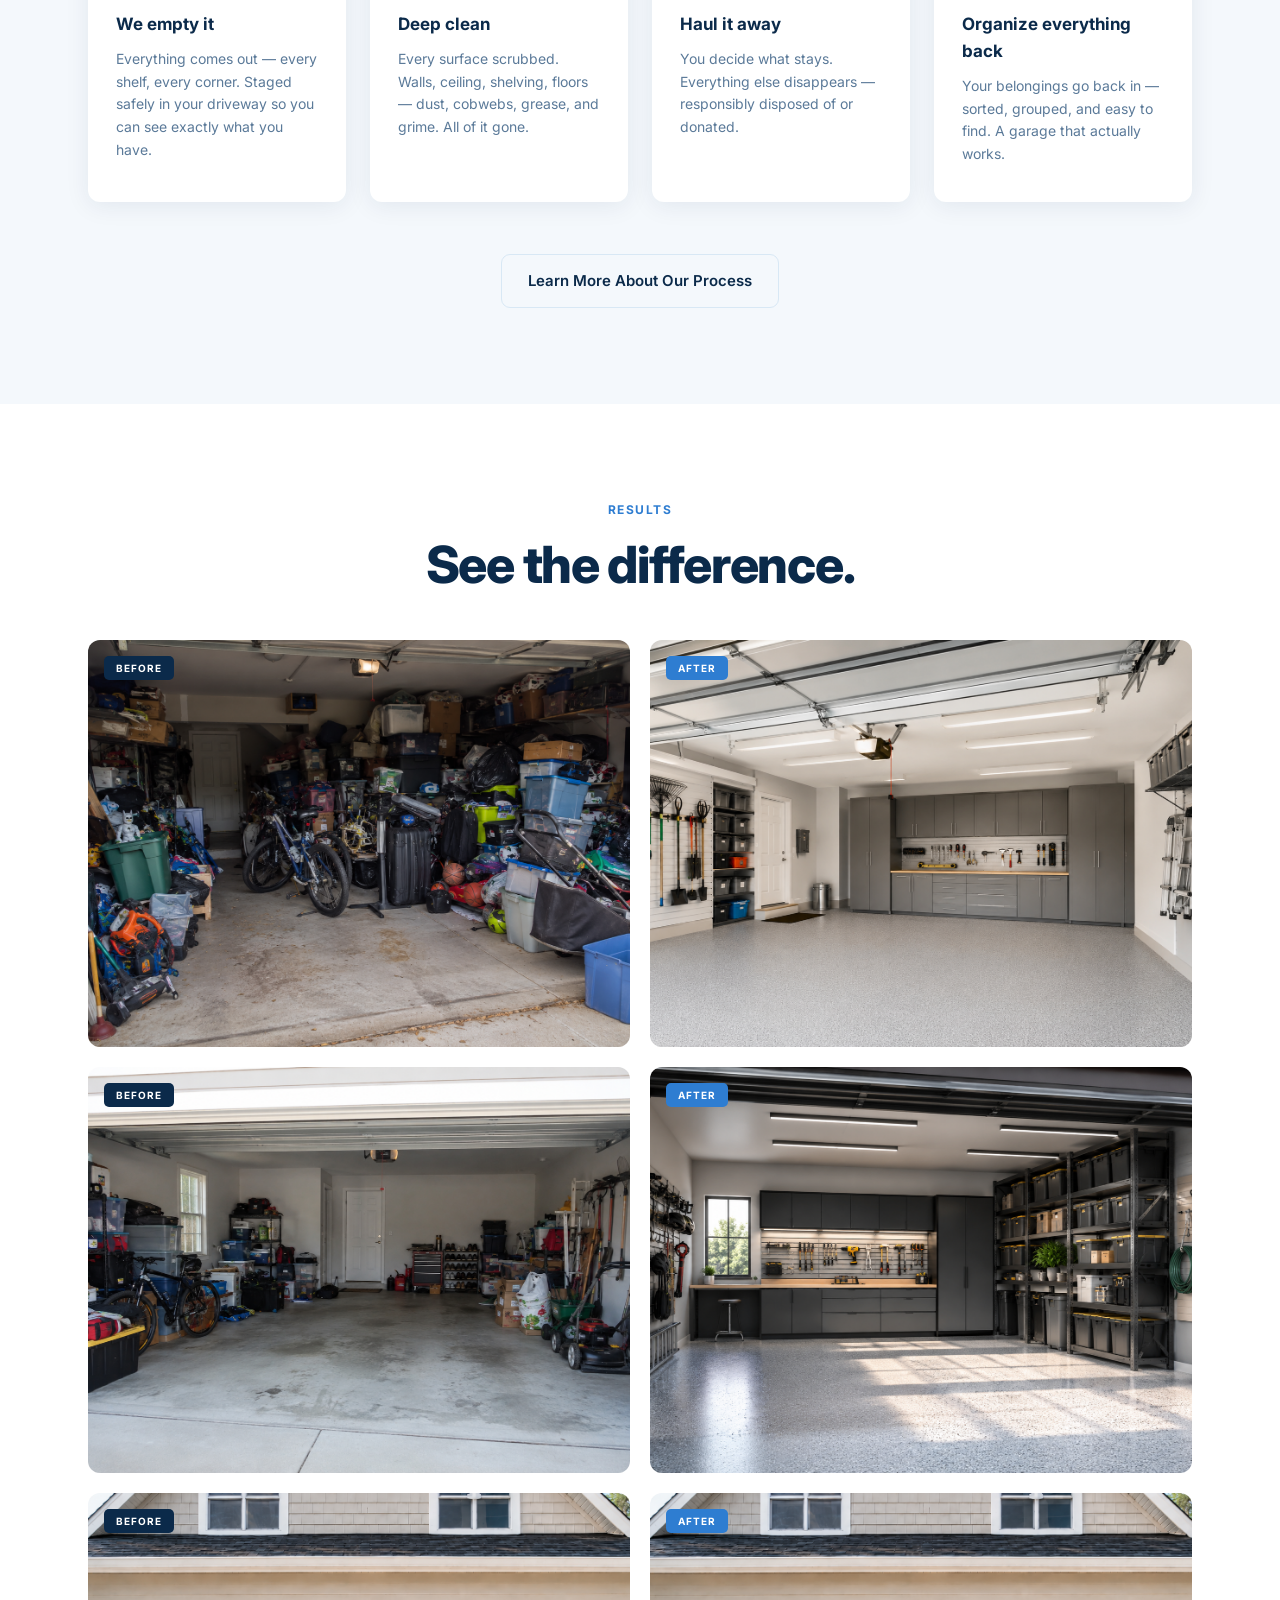
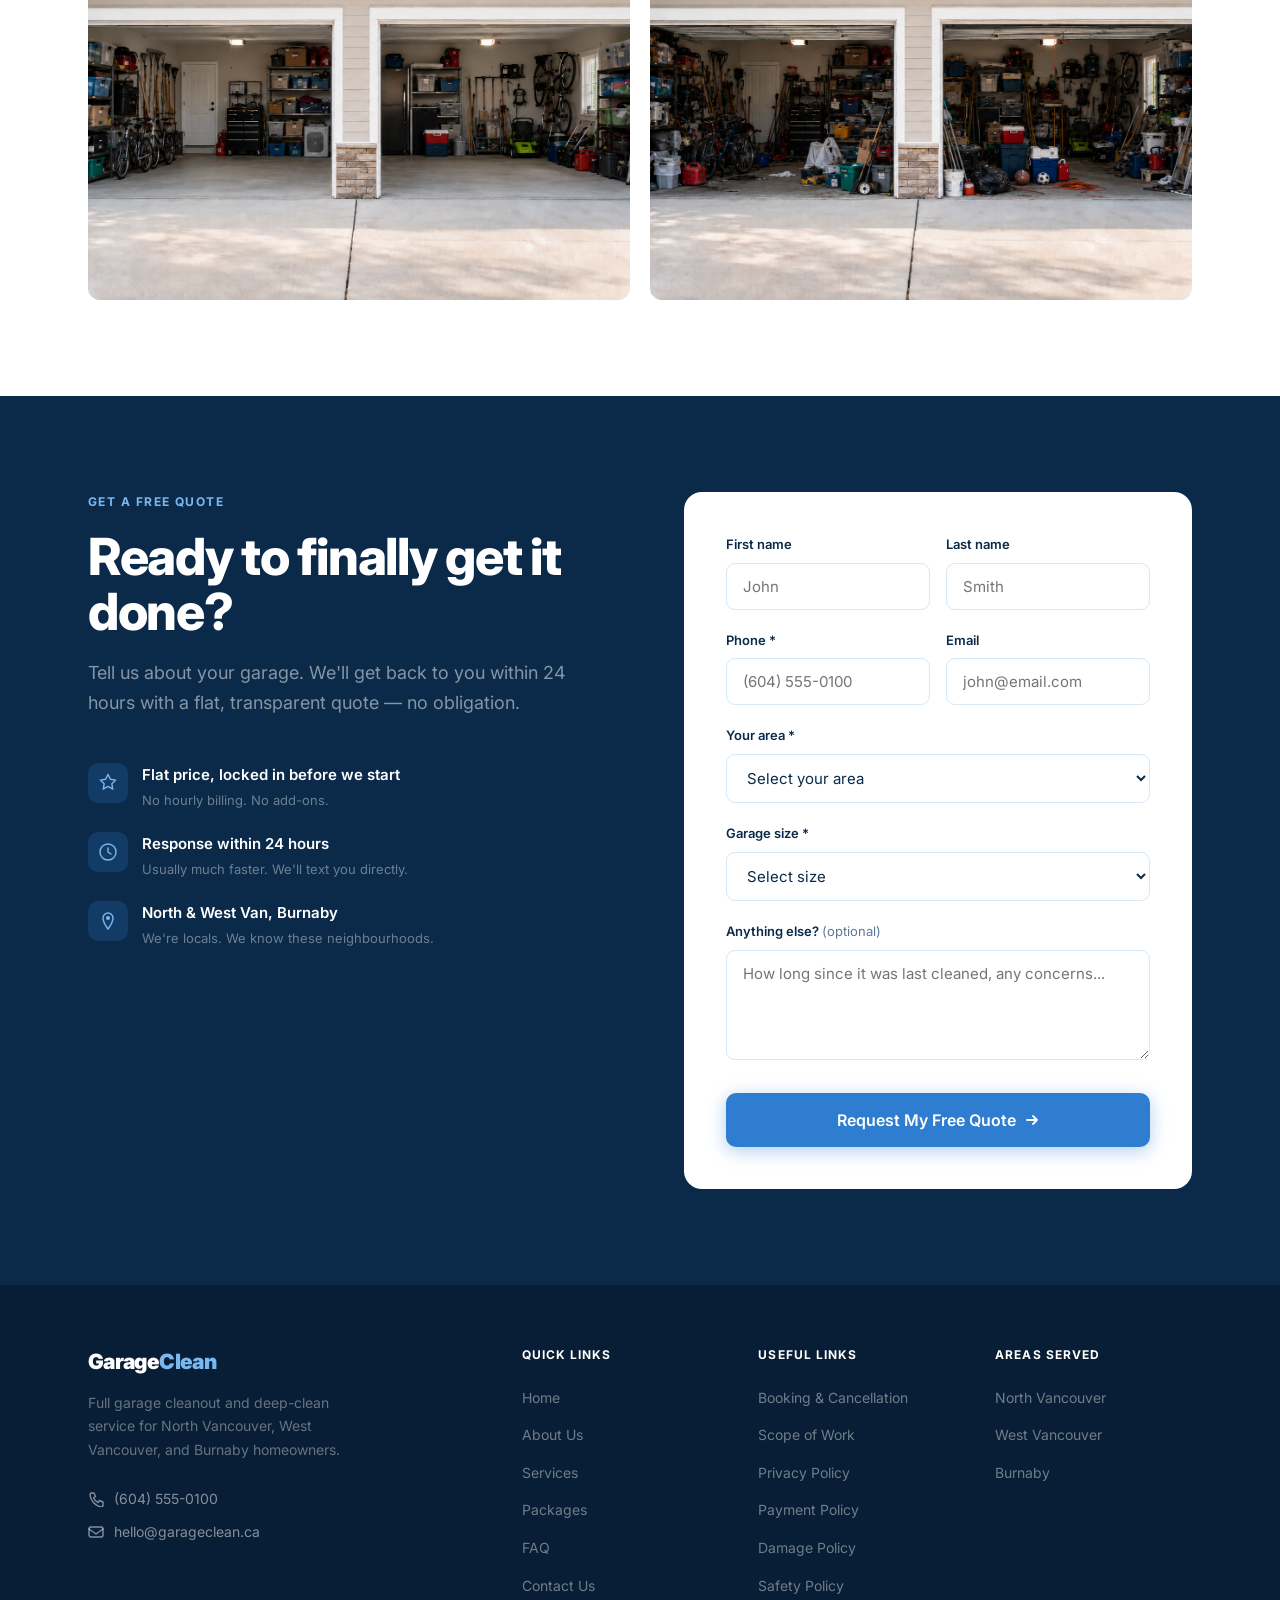
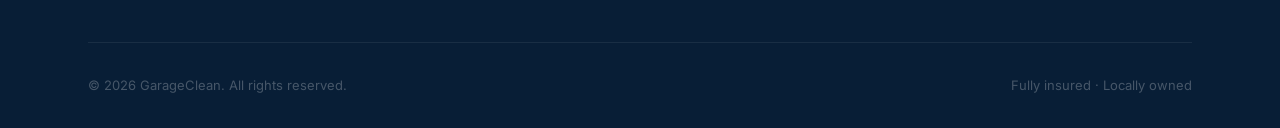
==== commit b2733014: "Hero: bigger image column, larger fonts, swap to double garage photo" ====
--- a/index.html
+++ b/index.html
@@ -10,14 +10,14 @@
   <link rel="stylesheet" href="styles.css">
   <style>
     /* ── Hero ── */
-    #hero { background: var(--navy); padding: 108px 0 100px; position: relative; overflow: hidden; }
+    #hero { background: var(--navy); padding: 120px 0 112px; position: relative; overflow: hidden; }
     #hero::before { content: ''; position: absolute; top: -280px; right: -280px; width: 800px; height: 800px; background: radial-gradient(circle, rgba(46,125,209,.13) 0%, transparent 68%); pointer-events: none; }
-    .hero-grid { display: grid; grid-template-columns: 1fr 420px; gap: 72px; align-items: center; }
+    .hero-grid { display: grid; grid-template-columns: 1fr 560px; gap: 56px; align-items: center; }
     .hero-pill { display: inline-flex; align-items: center; gap: 8px; background: rgba(46,125,209,.18); color: var(--blue-lite); font-size: 12px; font-weight: 700; letter-spacing: .1em; text-transform: uppercase; padding: 7px 16px; border-radius: 100px; margin-bottom: 30px; }
     .hero-pill span { background: var(--blue); border-radius: 50%; width: 6px; height: 6px; display: block; }
-    .hero-title { font-size: clamp(46px, 6vw, 72px); font-weight: 900; line-height: 1.02; letter-spacing: -.035em; color: #fff; margin-bottom: 26px; }
+    .hero-title { font-size: clamp(52px, 6.5vw, 84px); font-weight: 900; line-height: 1.02; letter-spacing: -.035em; color: #fff; margin-bottom: 26px; }
     .hero-title em { font-style: normal; color: var(--blue-lite); }
-    .hero-sub { font-size: 19px; color: rgba(255,255,255,.6); line-height: 1.65; margin-bottom: 42px; max-width: 480px; }
+    .hero-sub { font-size: 21px; color: rgba(255,255,255,.6); line-height: 1.65; margin-bottom: 42px; max-width: 520px; }
     .hero-actions { display: flex; gap: 16px; flex-wrap: wrap; }
     /* ── Included ── */
     .two-col { display: grid; grid-template-columns: 1fr 1fr; gap: 72px; align-items: center; }
@@ -66,7 +66,7 @@
           <a href="services.html" class="btn btn-ghost">See How It Works</a>
         </div>
       </div>
-      <img src="hero.png" alt="Garage before and after GarageClean cleanout" style="width:100%;aspect-ratio:4/3;object-fit:cover;border-radius:16px;box-shadow:0 24px 64px rgba(0,0,0,.35);">
+      <img src="after3.png" alt="Organized double garage after GarageClean" style="width:100%;aspect-ratio:16/10;object-fit:cover;border-radius:16px;box-shadow:0 24px 64px rgba(0,0,0,.35);">
     </div>
   </div>
 </section>
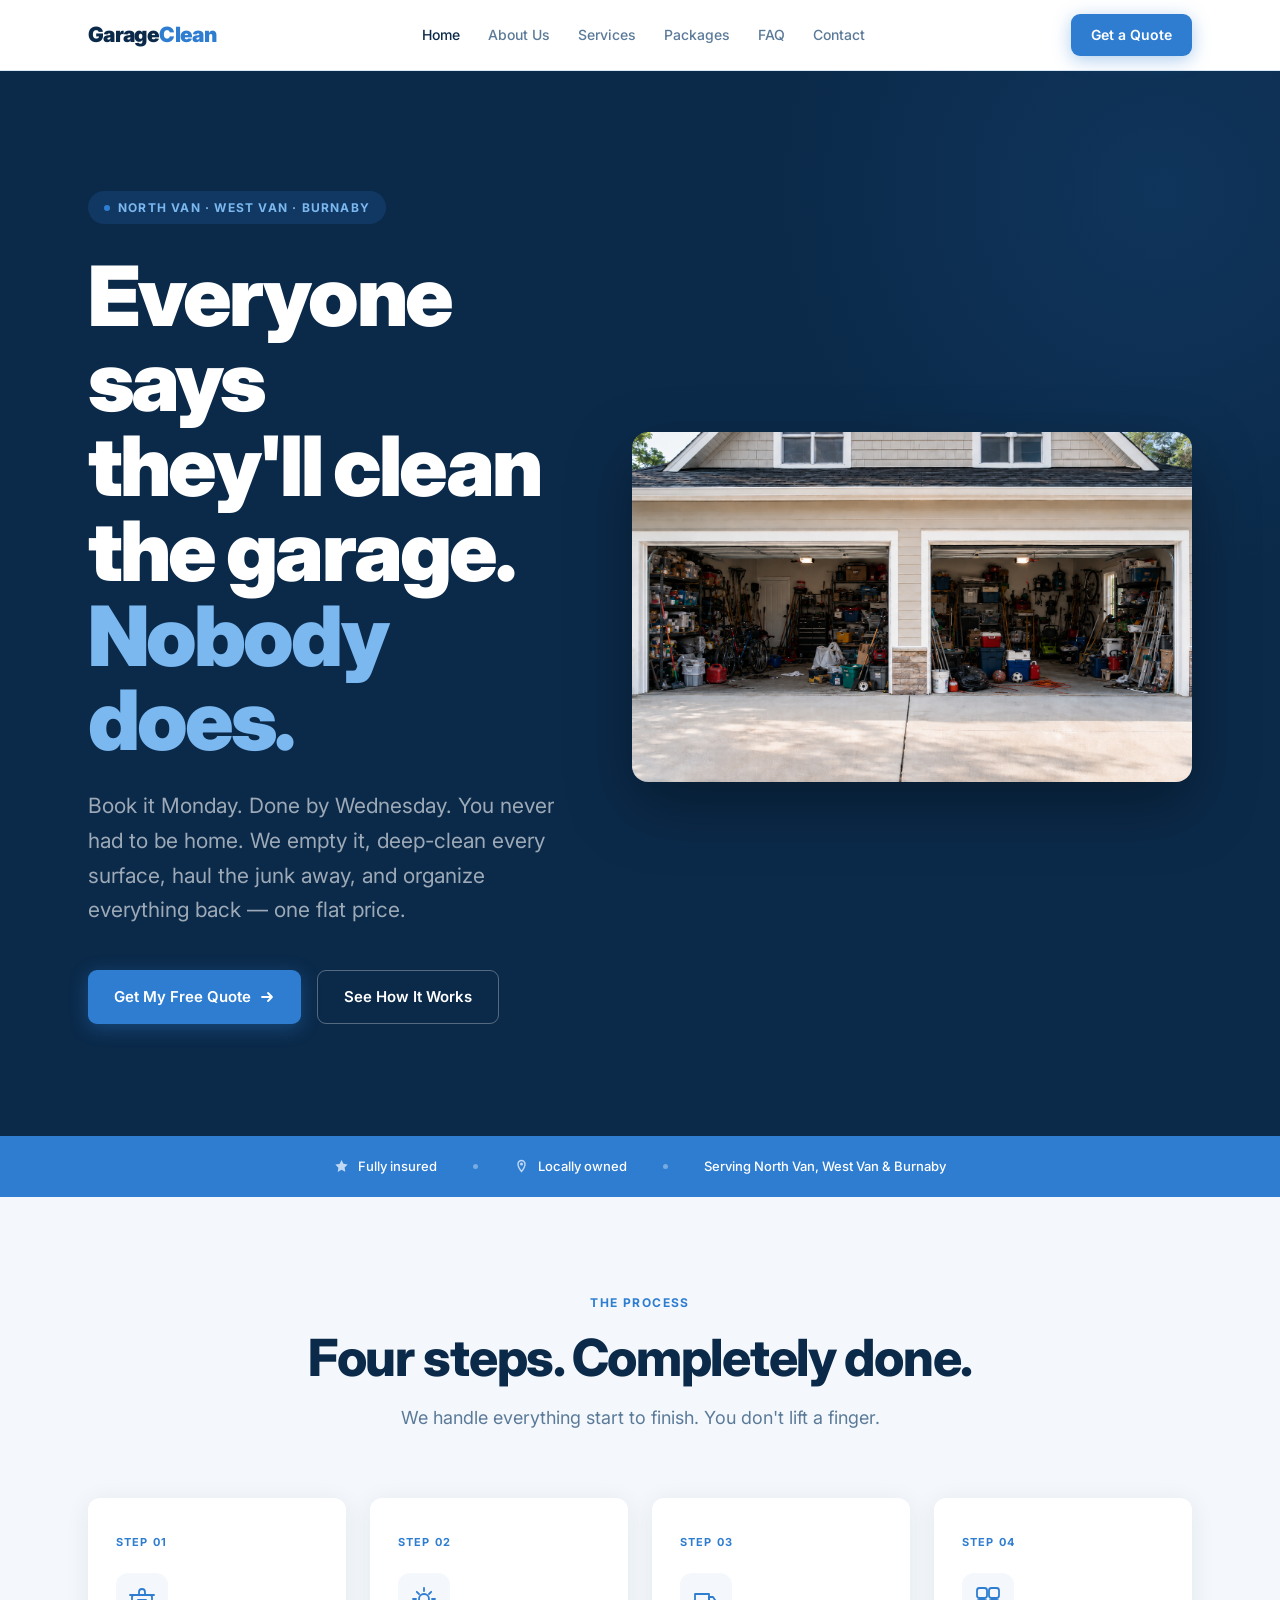
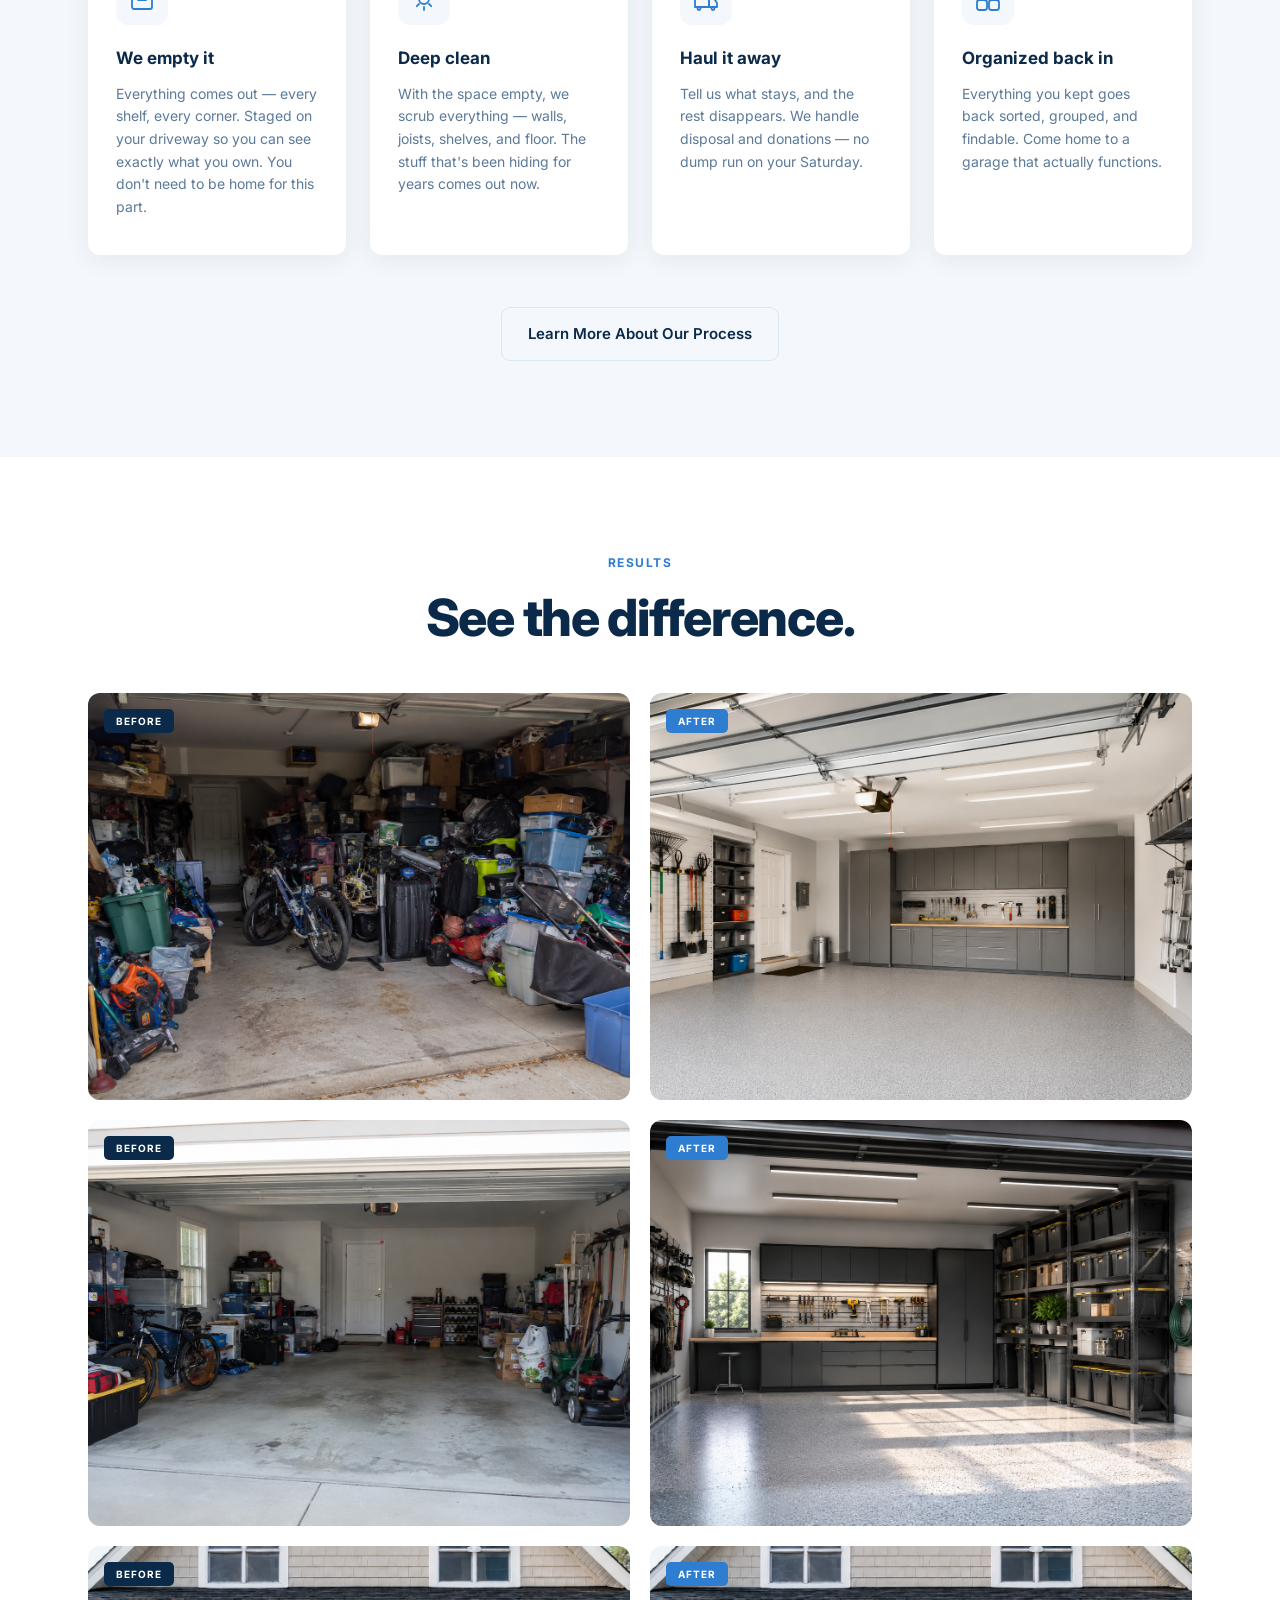
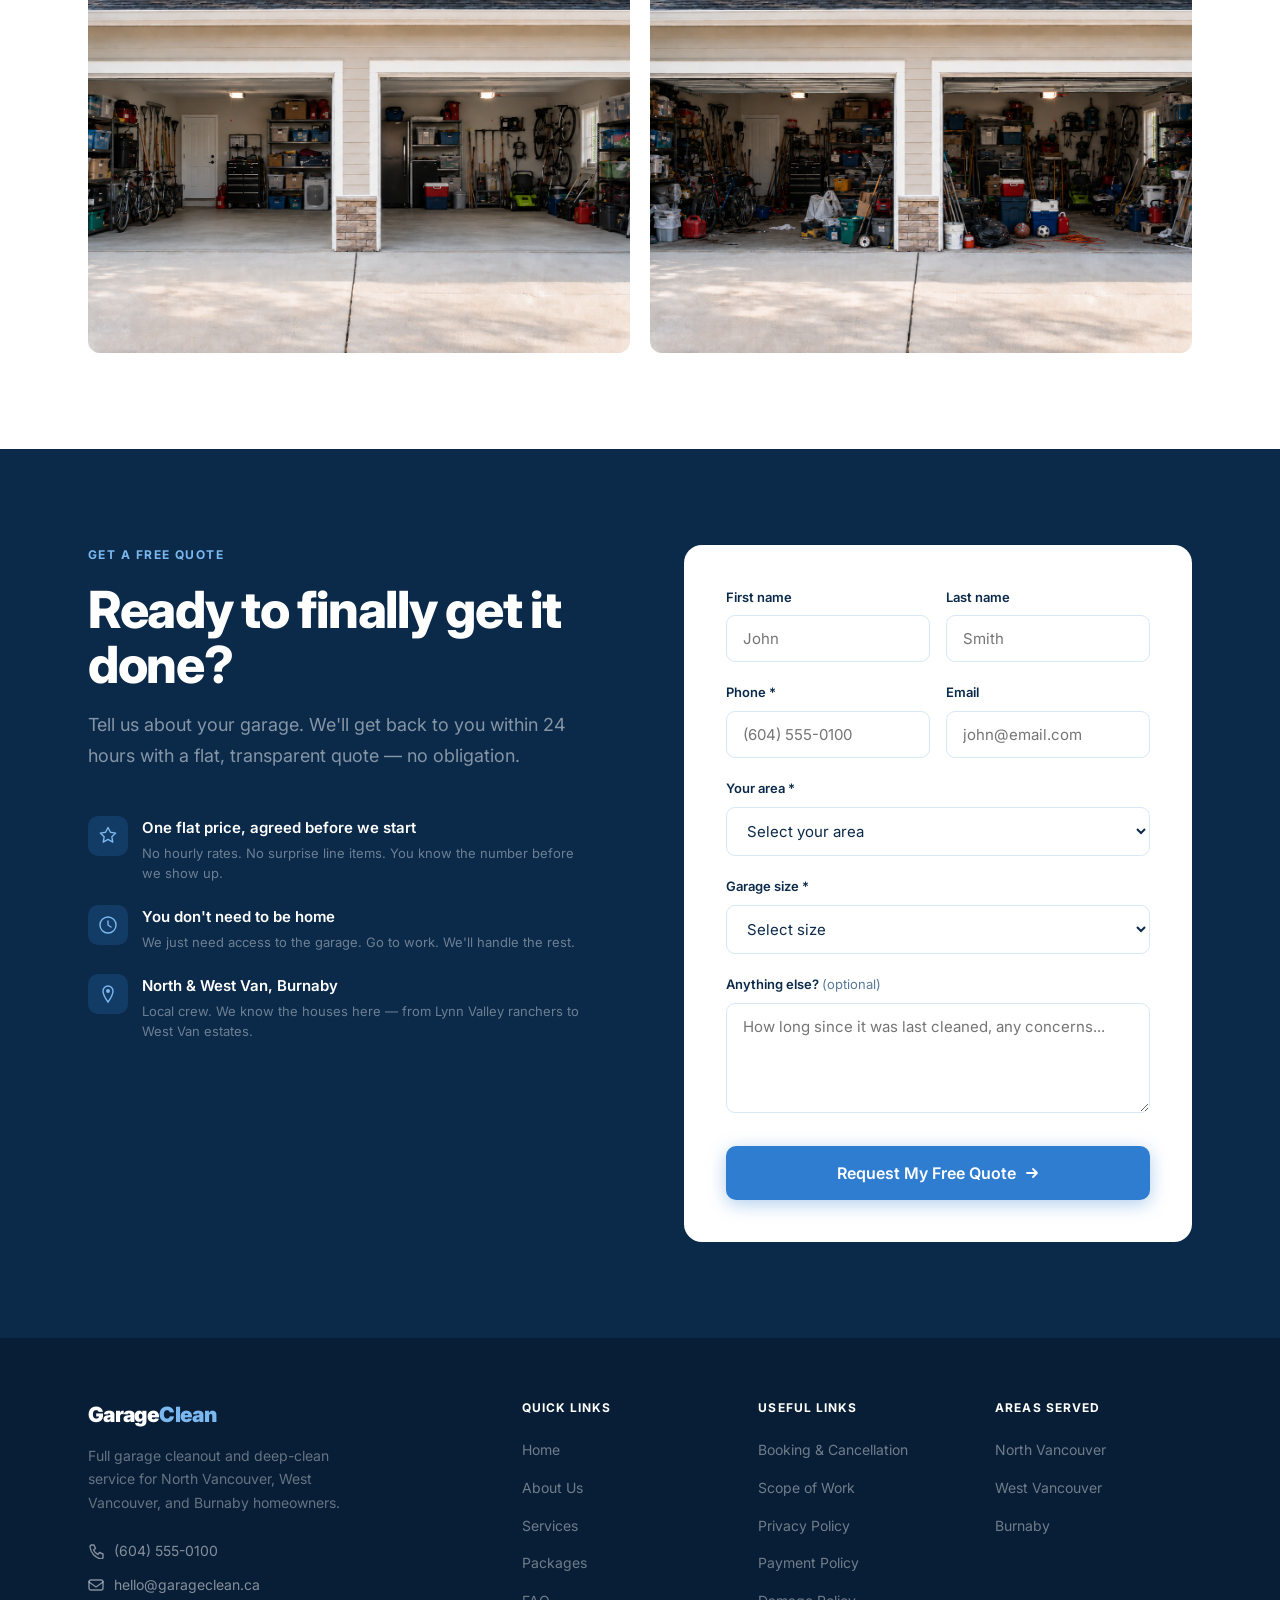
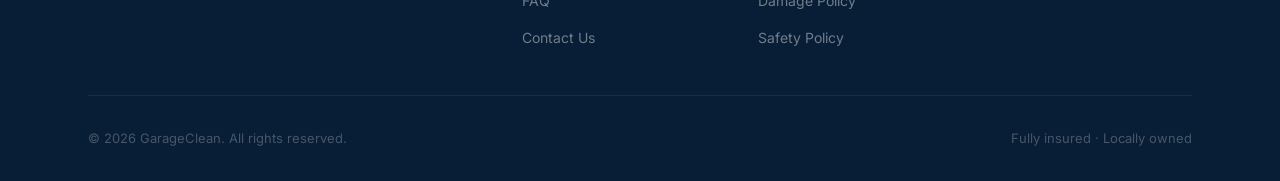
==== commit 97288563: "Rewrite all 6 policies from scratch; sharpen site copy — 'done while you're at work', North Shore/es" ====
--- a/index.html
+++ b/index.html
@@ -60,7 +60,7 @@
       <div>
         <div class="hero-pill"><span></span>North Van · West Van · Burnaby</div>
         <h1 class="hero-title">Everyone says<br>they'll clean<br>the garage.<br><em>Nobody does.</em></h1>
-        <p class="hero-sub">We empty it, deep-clean every surface, haul away what you don't want, and organize everything back — flat price, no surprises.</p>
+        <p class="hero-sub">Book it Monday. Done by Wednesday. You never had to be home. We empty it, deep-clean every surface, haul the junk away, and organize everything back — one flat price.</p>
         <div class="hero-actions">
           <a href="contact.html" class="btn btn-primary">Get My Free Quote <svg width="16" height="16" viewBox="0 0 16 16" fill="none"><path d="M3 8h10M9 4l4 4-4 4" stroke="white" stroke-width="1.8" stroke-linecap="round" stroke-linejoin="round"/></svg></a>
           <a href="services.html" class="btn btn-ghost">See How It Works</a>
@@ -97,25 +97,25 @@
         <div class="step-num">Step 01</div>
         <div class="step-icon"><svg width="26" height="26" viewBox="0 0 26 26" fill="none"><rect x="3" y="9" width="20" height="14" rx="2" stroke="#2E7DD1" stroke-width="1.8"/><path d="M1 9h24" stroke="#2E7DD1" stroke-width="1.8" stroke-linecap="round"/><path d="M10 9V6a3 3 0 016 0v3" stroke="#2E7DD1" stroke-width="1.8" stroke-linecap="round"/><path d="M9 14h8" stroke="#2E7DD1" stroke-width="1.8" stroke-linecap="round"/></svg></div>
         <h3>We empty it</h3>
-        <p>Everything comes out — every shelf, every corner. Staged safely in your driveway so you can see exactly what you have.</p>
+        <p>Everything comes out — every shelf, every corner. Staged on your driveway so you can see exactly what you own. You don't need to be home for this part.</p>
       </div>
       <div class="step fi" style="transition-delay:.1s">
         <div class="step-num">Step 02</div>
         <div class="step-icon"><svg width="26" height="26" viewBox="0 0 26 26" fill="none"><path d="M13 2v3M13 21v3M2 13h3M21 13h3" stroke="#2E7DD1" stroke-width="1.8" stroke-linecap="round"/><circle cx="13" cy="13" r="5" stroke="#2E7DD1" stroke-width="1.8"/><path d="M5.8 5.8l2.2 2.2M18 18l2.2 2.2M20.2 5.8L18 8M8 18l-2.2 2.2" stroke="#2E7DD1" stroke-width="1.8" stroke-linecap="round"/></svg></div>
         <h3>Deep clean</h3>
-        <p>Every surface scrubbed. Walls, ceiling, shelving, floors — dust, cobwebs, grease, and grime. All of it gone.</p>
+        <p>With the space empty, we scrub everything — walls, joists, shelves, and floor. The stuff that's been hiding for years comes out now.</p>
       </div>
       <div class="step fi" style="transition-delay:.2s">
         <div class="step-num">Step 03</div>
         <div class="step-icon"><svg width="26" height="26" viewBox="0 0 26 26" fill="none"><path d="M2 8h14v13H2z" stroke="#2E7DD1" stroke-width="1.8" stroke-linejoin="round"/><path d="M16 11h4l4 6v4h-8V11z" stroke="#2E7DD1" stroke-width="1.8" stroke-linejoin="round"/><circle cx="6" cy="22.5" r="1.5" stroke="#2E7DD1" stroke-width="1.8"/><circle cx="20" cy="22.5" r="1.5" stroke="#2E7DD1" stroke-width="1.8"/></svg></div>
         <h3>Haul it away</h3>
-        <p>You decide what stays. Everything else disappears — responsibly disposed of or donated.</p>
+        <p>Tell us what stays, and the rest disappears. We handle disposal and donations — no dump run on your Saturday.</p>
       </div>
       <div class="step fi" style="transition-delay:.3s">
         <div class="step-num">Step 04</div>
         <div class="step-icon"><svg width="26" height="26" viewBox="0 0 26 26" fill="none"><rect x="2" y="2" width="10" height="10" rx="2.5" stroke="#2E7DD1" stroke-width="1.8"/><rect x="14" y="2" width="10" height="10" rx="2.5" stroke="#2E7DD1" stroke-width="1.8"/><rect x="2" y="14" width="10" height="10" rx="2.5" stroke="#2E7DD1" stroke-width="1.8"/><rect x="14" y="14" width="10" height="10" rx="2.5" stroke="#2E7DD1" stroke-width="1.8"/></svg></div>
-        <h3>Organize everything back</h3>
-        <p>Your belongings go back in — sorted, grouped, and easy to find. A garage that actually works.</p>
+        <h3>Organized back in</h3>
+        <p>Everything you kept goes back sorted, grouped, and findable. Come home to a garage that actually functions.</p>
       </div>
     </div>
     <div style="text-align:center;margin-top:52px" class="fi">
@@ -169,9 +169,9 @@
         <h2 class="h2">Ready to finally get it done?</h2>
         <p class="sub">Tell us about your garage. We'll get back to you within 24 hours with a flat, transparent quote — no obligation.</p>
         <div class="promises">
-          <div class="promise"><div class="p-icon"><svg width="20" height="20" viewBox="0 0 20 20" fill="none"><path d="M10 1.5l2.4 4.8 5.3.78-3.85 3.75.91 5.3L10 13.4l-4.76 2.73.91-5.3L2.3 7.08l5.3-.78z" stroke="#7BB8F0" stroke-width="1.4" stroke-linejoin="round"/></svg></div><div><h4>Flat price, locked in before we start</h4><p>No hourly billing. No add-ons.</p></div></div>
-          <div class="promise"><div class="p-icon"><svg width="20" height="20" viewBox="0 0 20 20" fill="none"><circle cx="10" cy="10" r="8" stroke="#7BB8F0" stroke-width="1.4"/><path d="M10 6v4l3 2" stroke="#7BB8F0" stroke-width="1.4" stroke-linecap="round"/></svg></div><div><h4>Response within 24 hours</h4><p>Usually much faster. We'll text you directly.</p></div></div>
-          <div class="promise"><div class="p-icon"><svg width="20" height="20" viewBox="0 0 20 20" fill="none"><path d="M10 2C7.24 2 5 4.24 5 7c0 4.25 5 11 5 11s5-6.75 5-11c0-2.76-2.24-5-5-5z" stroke="#7BB8F0" stroke-width="1.4"/><circle cx="10" cy="7" r="2" fill="#7BB8F0"/></svg></div><div><h4>North &amp; West Van, Burnaby</h4><p>We're locals. We know these neighbourhoods.</p></div></div>
+          <div class="promise"><div class="p-icon"><svg width="20" height="20" viewBox="0 0 20 20" fill="none"><path d="M10 1.5l2.4 4.8 5.3.78-3.85 3.75.91 5.3L10 13.4l-4.76 2.73.91-5.3L2.3 7.08l5.3-.78z" stroke="#7BB8F0" stroke-width="1.4" stroke-linejoin="round"/></svg></div><div><h4>One flat price, agreed before we start</h4><p>No hourly rates. No surprise line items. You know the number before we show up.</p></div></div>
+          <div class="promise"><div class="p-icon"><svg width="20" height="20" viewBox="0 0 20 20" fill="none"><circle cx="10" cy="10" r="8" stroke="#7BB8F0" stroke-width="1.4"/><path d="M10 6v4l3 2" stroke="#7BB8F0" stroke-width="1.4" stroke-linecap="round"/></svg></div><div><h4>You don't need to be home</h4><p>We just need access to the garage. Go to work. We'll handle the rest.</p></div></div>
+          <div class="promise"><div class="p-icon"><svg width="20" height="20" viewBox="0 0 20 20" fill="none"><path d="M10 2C7.24 2 5 4.24 5 7c0 4.25 5 11 5 11s5-6.75 5-11c0-2.76-2.24-5-5-5z" stroke="#7BB8F0" stroke-width="1.4"/><circle cx="10" cy="7" r="2" fill="#7BB8F0"/></svg></div><div><h4>North &amp; West Van, Burnaby</h4><p>Local crew. We know the houses here — from Lynn Valley ranchers to West Van estates.</p></div></div>
         </div>
       </div>
       <div class="fi" style="transition-delay:.15s">
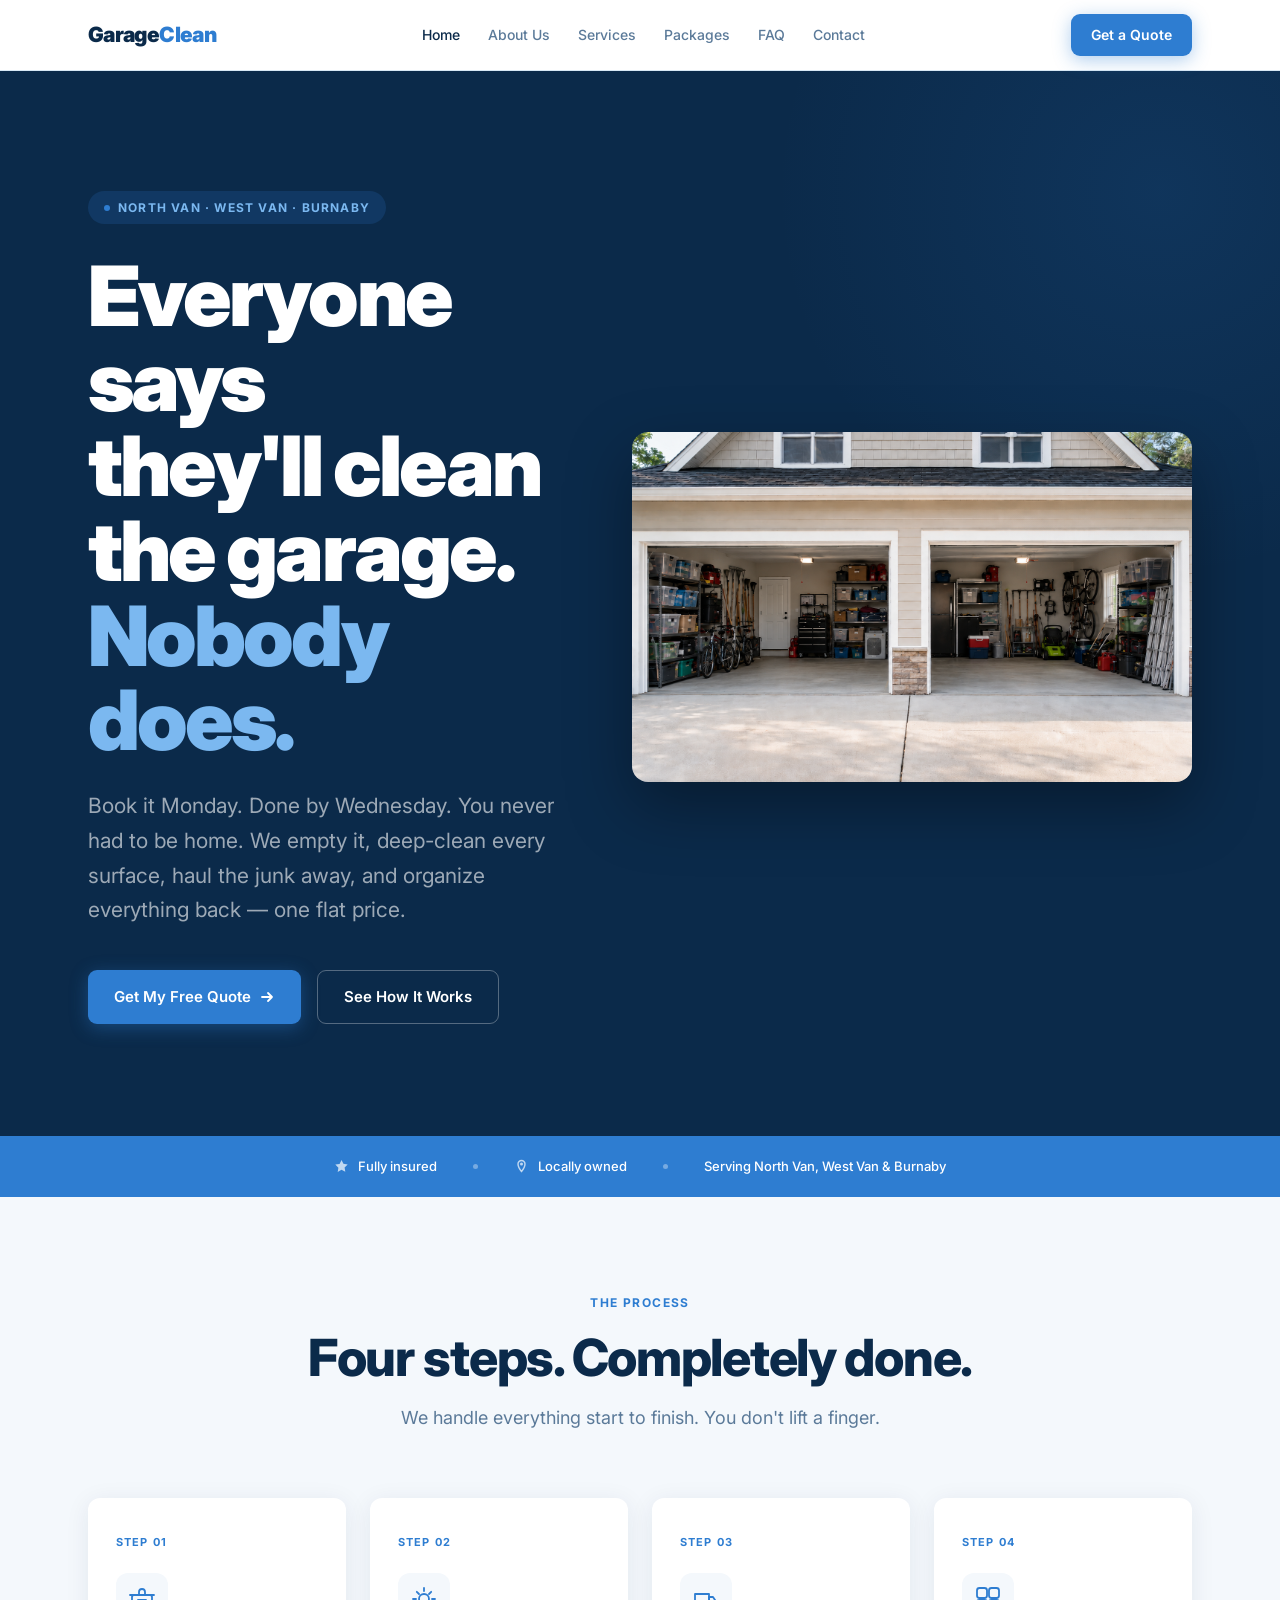
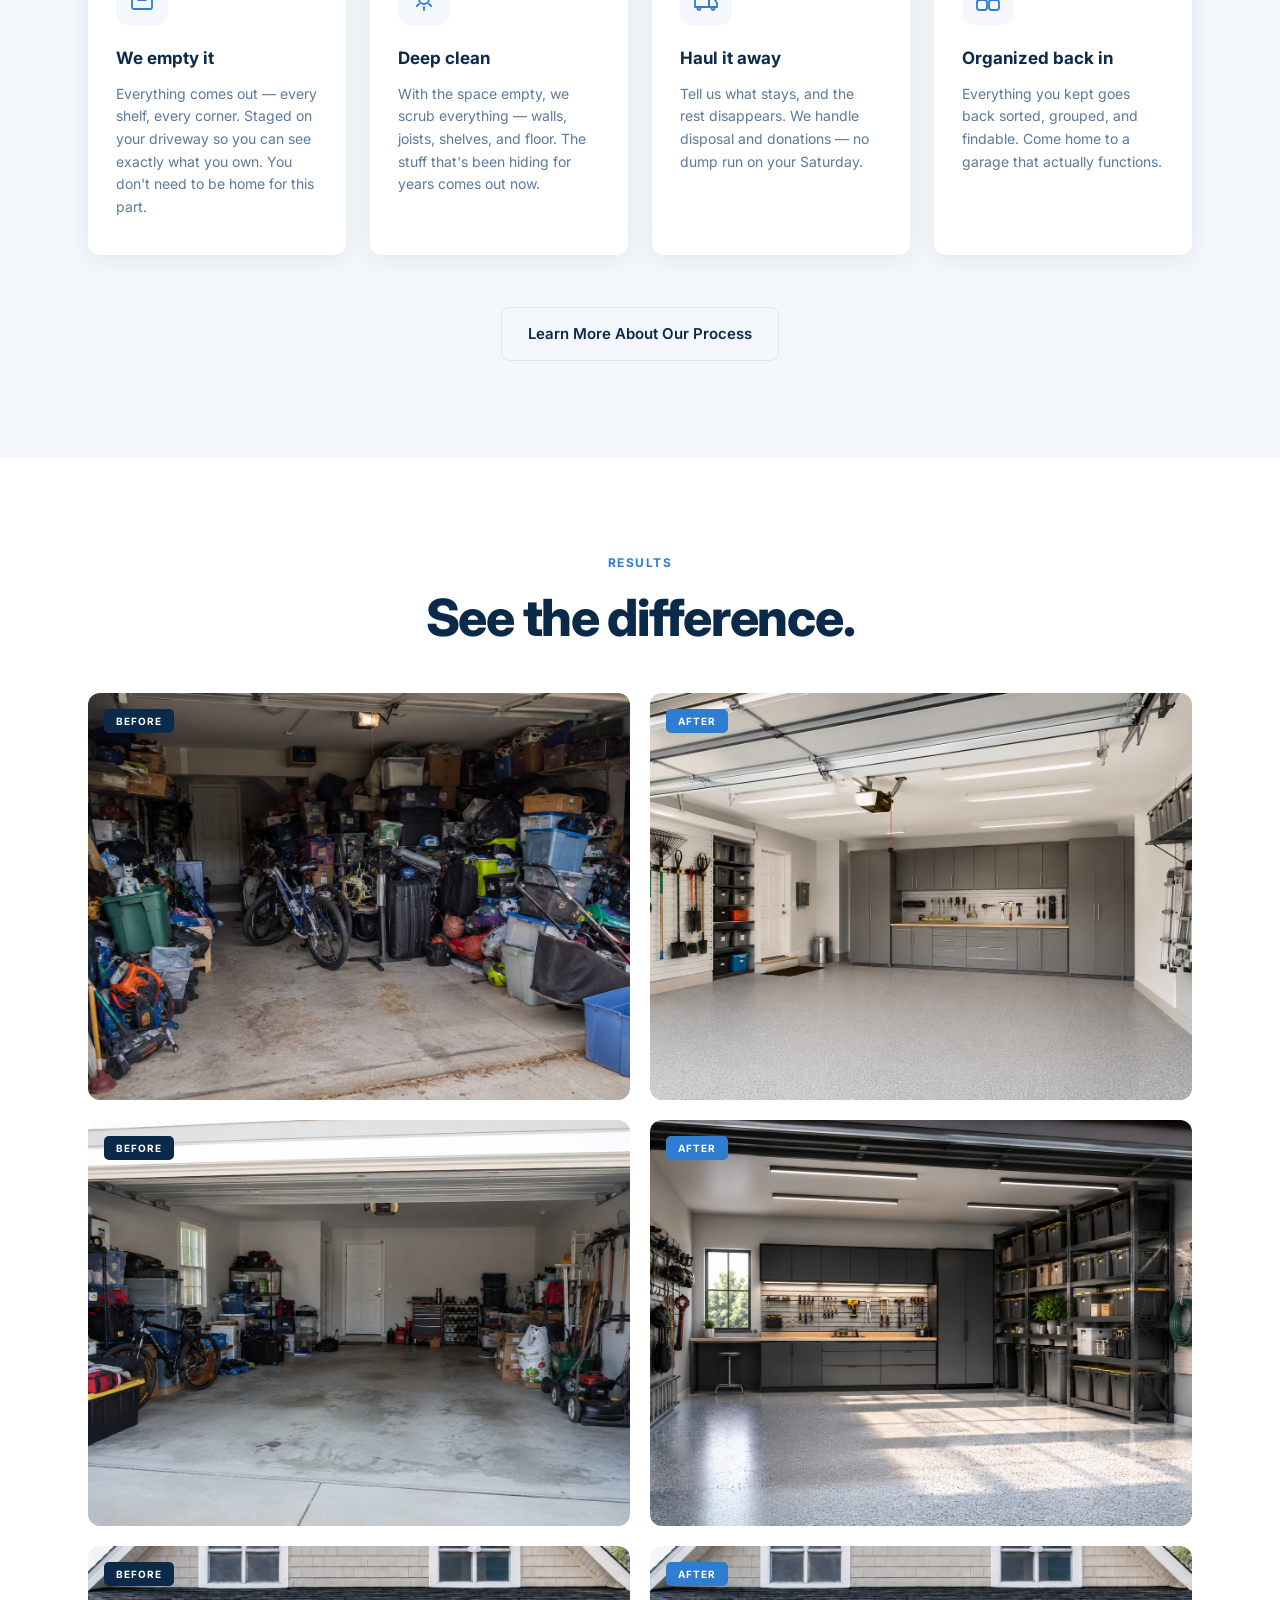
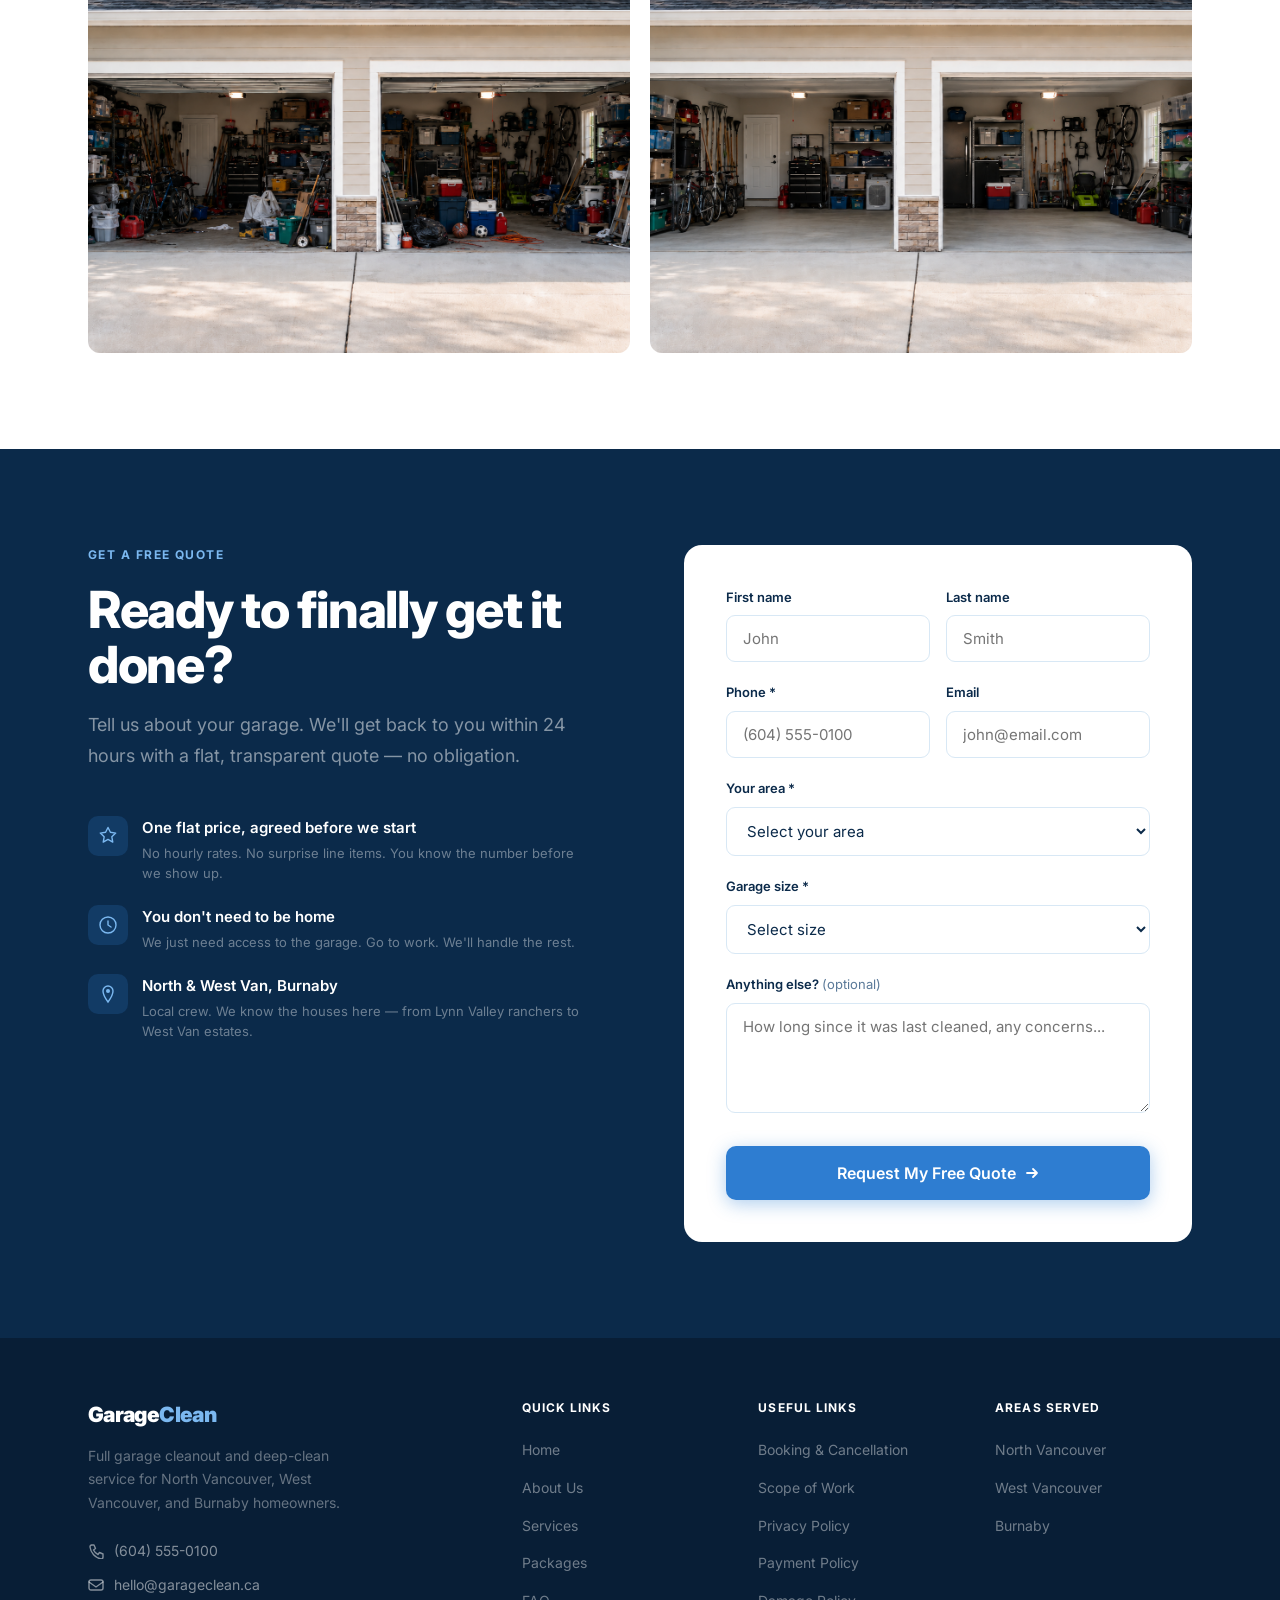
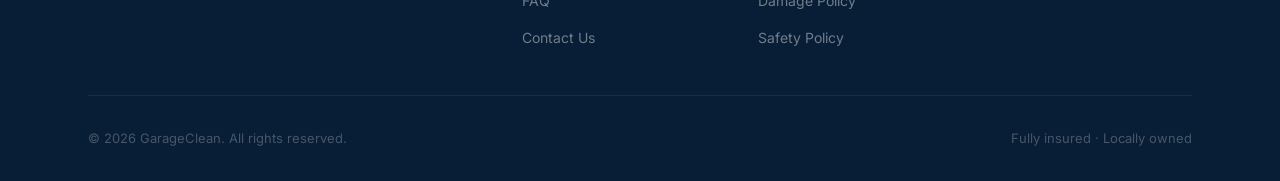
==== commit c6fe2383: "Fix hero and gallery: after3=clean in hero and After slot, before3=messy in Before slot" ====
(no text change in the page or its own stylesheets)
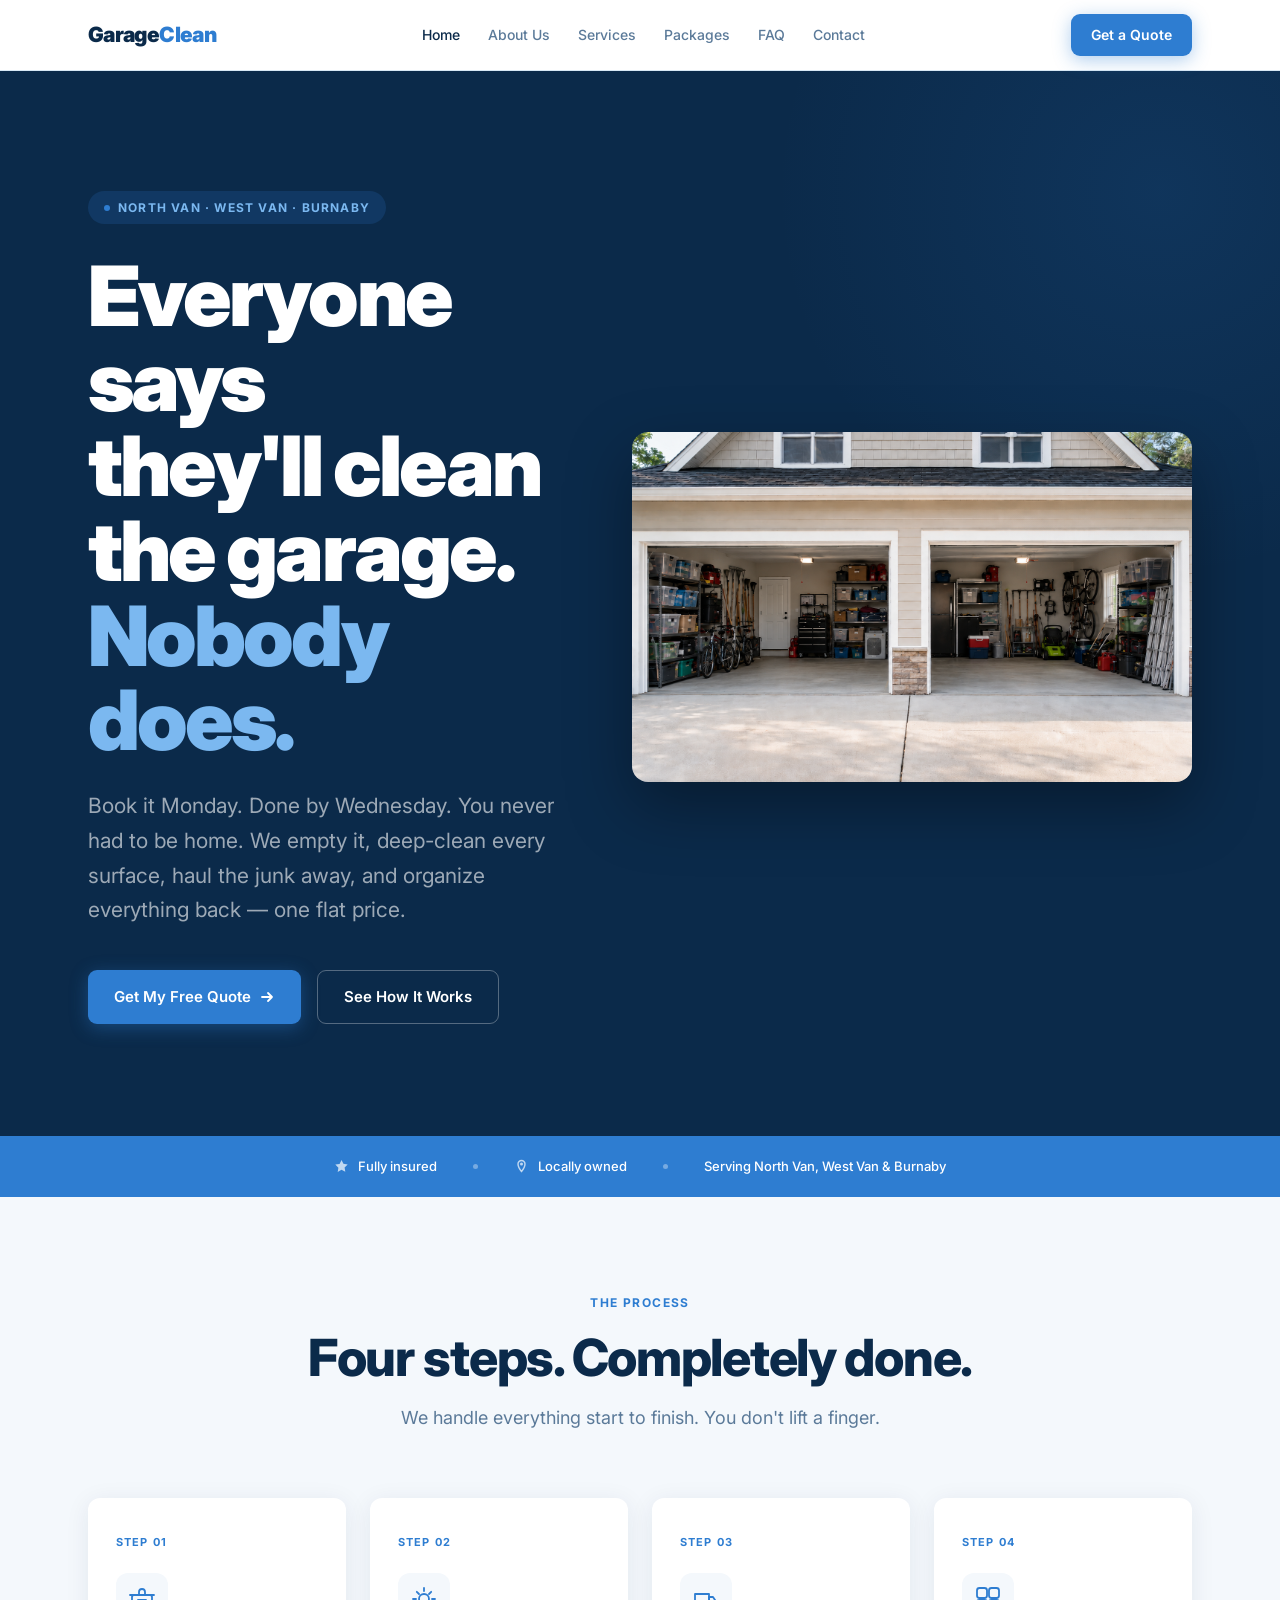
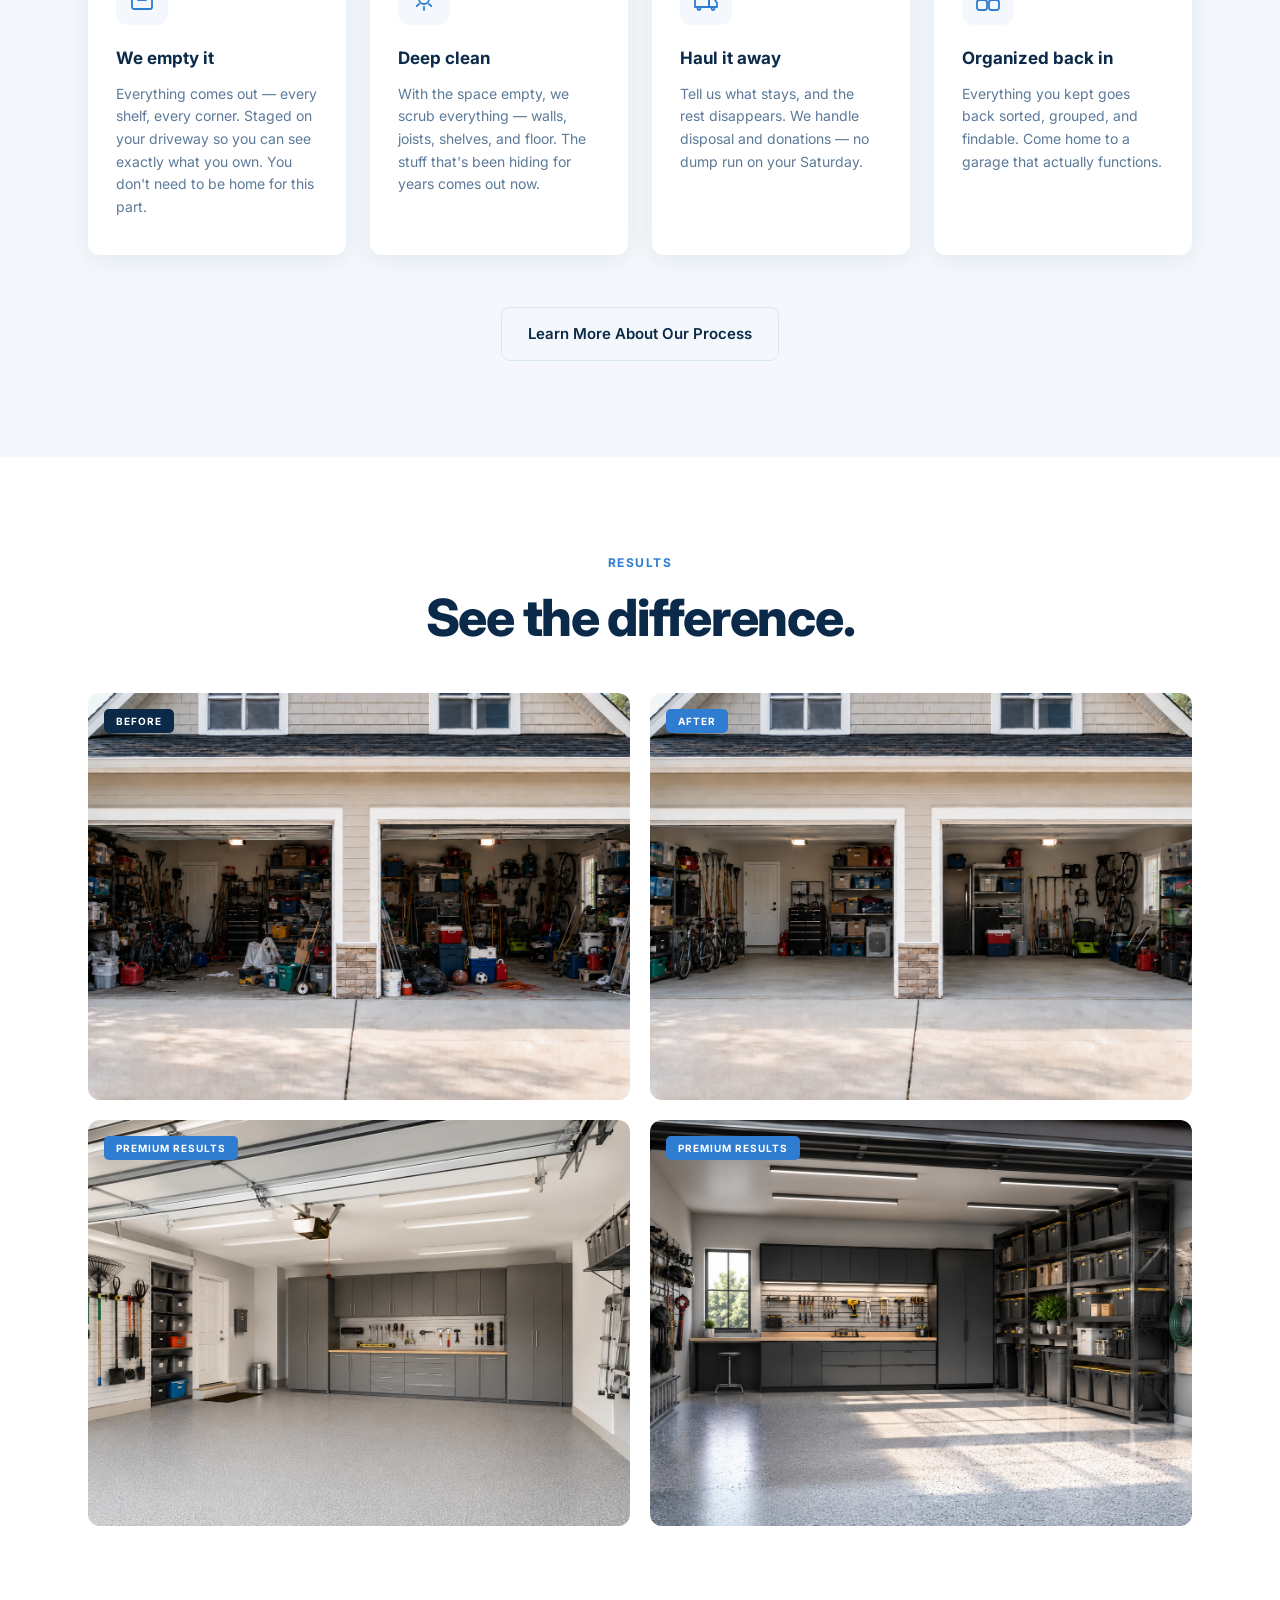
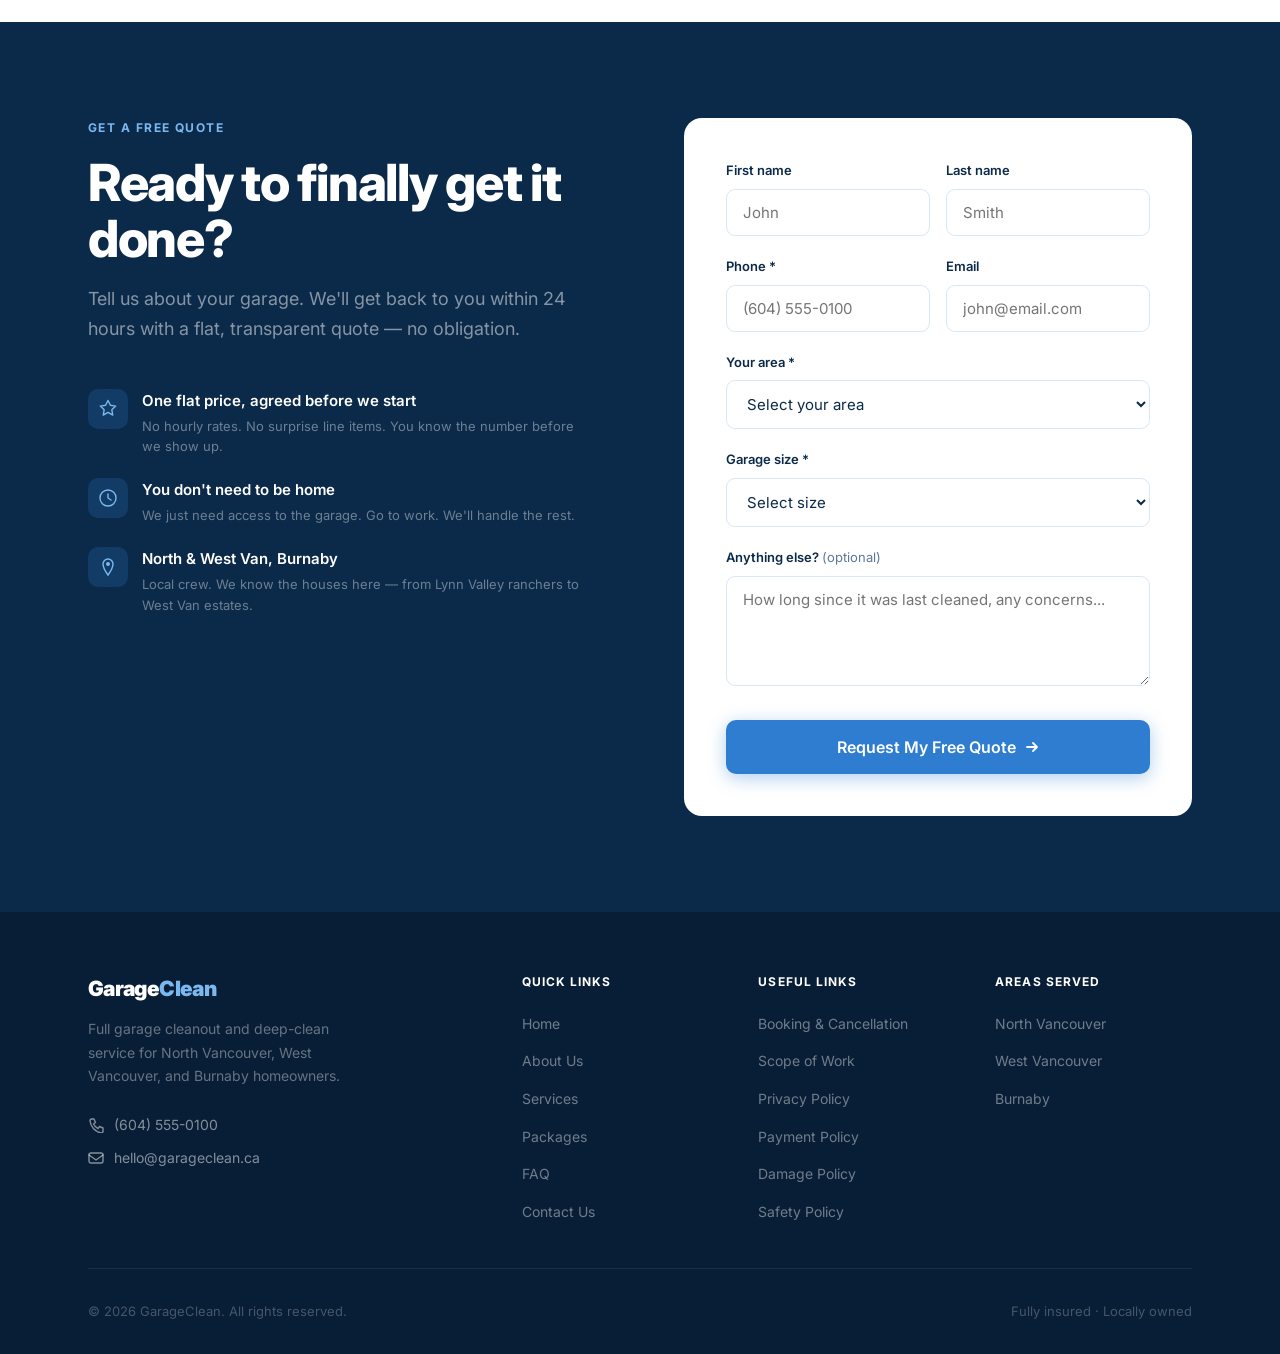
==== commit 97b3ad1f: "Gallery: keep only real matching before/after pair, show after1/after2 as Premium Results" ====
--- a/index.html
+++ b/index.html
@@ -134,27 +134,19 @@
     <div class="gallery-grid fi">
       <div style="border-radius:var(--r);overflow:hidden;position:relative;">
         <span class="g-badge" style="position:absolute;top:16px;left:16px;z-index:1;display:inline-block;font-size:10px;font-weight:700;letter-spacing:.1em;text-transform:uppercase;padding:4px 12px;border-radius:5px;background:var(--navy);color:#fff;">Before</span>
-        <img src="before1.png" alt="Before" style="width:100%;height:100%;object-fit:cover;display:block;">
-      </div>
-      <div style="border-radius:var(--r);overflow:hidden;position:relative;">
-        <span class="g-badge" style="position:absolute;top:16px;left:16px;z-index:1;display:inline-block;font-size:10px;font-weight:700;letter-spacing:.1em;text-transform:uppercase;padding:4px 12px;border-radius:5px;background:var(--blue);color:#fff;">After</span>
-        <img src="after1.png" alt="After" style="width:100%;height:100%;object-fit:cover;display:block;">
-      </div>
-      <div style="border-radius:var(--r);overflow:hidden;position:relative;">
-        <span class="g-badge" style="position:absolute;top:16px;left:16px;z-index:1;display:inline-block;font-size:10px;font-weight:700;letter-spacing:.1em;text-transform:uppercase;padding:4px 12px;border-radius:5px;background:var(--navy);color:#fff;">Before</span>
-        <img src="before2.png" alt="Before" style="width:100%;height:100%;object-fit:cover;display:block;">
-      </div>
-      <div style="border-radius:var(--r);overflow:hidden;position:relative;">
-        <span class="g-badge" style="position:absolute;top:16px;left:16px;z-index:1;display:inline-block;font-size:10px;font-weight:700;letter-spacing:.1em;text-transform:uppercase;padding:4px 12px;border-radius:5px;background:var(--blue);color:#fff;">After</span>
-        <img src="after2.png" alt="After" style="width:100%;height:100%;object-fit:cover;display:block;">
-      </div>
-      <div style="border-radius:var(--r);overflow:hidden;position:relative;">
-        <span class="g-badge" style="position:absolute;top:16px;left:16px;z-index:1;display:inline-block;font-size:10px;font-weight:700;letter-spacing:.1em;text-transform:uppercase;padding:4px 12px;border-radius:5px;background:var(--navy);color:#fff;">Before</span>
         <img src="before3.png" alt="Before" style="width:100%;height:100%;object-fit:cover;display:block;">
       </div>
       <div style="border-radius:var(--r);overflow:hidden;position:relative;">
         <span class="g-badge" style="position:absolute;top:16px;left:16px;z-index:1;display:inline-block;font-size:10px;font-weight:700;letter-spacing:.1em;text-transform:uppercase;padding:4px 12px;border-radius:5px;background:var(--blue);color:#fff;">After</span>
         <img src="after3.png" alt="After" style="width:100%;height:100%;object-fit:cover;display:block;">
+      </div>
+      <div style="border-radius:var(--r);overflow:hidden;position:relative;">
+        <span class="g-badge" style="position:absolute;top:16px;left:16px;z-index:1;display:inline-block;font-size:10px;font-weight:700;letter-spacing:.1em;text-transform:uppercase;padding:4px 12px;border-radius:5px;background:var(--blue);color:#fff;">Premium Results</span>
+        <img src="after1.png" alt="Premium garage result" style="width:100%;height:100%;object-fit:cover;display:block;">
+      </div>
+      <div style="border-radius:var(--r);overflow:hidden;position:relative;">
+        <span class="g-badge" style="position:absolute;top:16px;left:16px;z-index:1;display:inline-block;font-size:10px;font-weight:700;letter-spacing:.1em;text-transform:uppercase;padding:4px 12px;border-radius:5px;background:var(--blue);color:#fff;">Premium Results</span>
+        <img src="after2.png" alt="Premium garage result" style="width:100%;height:100%;object-fit:cover;display:block;">
       </div>
     </div>
   </div>
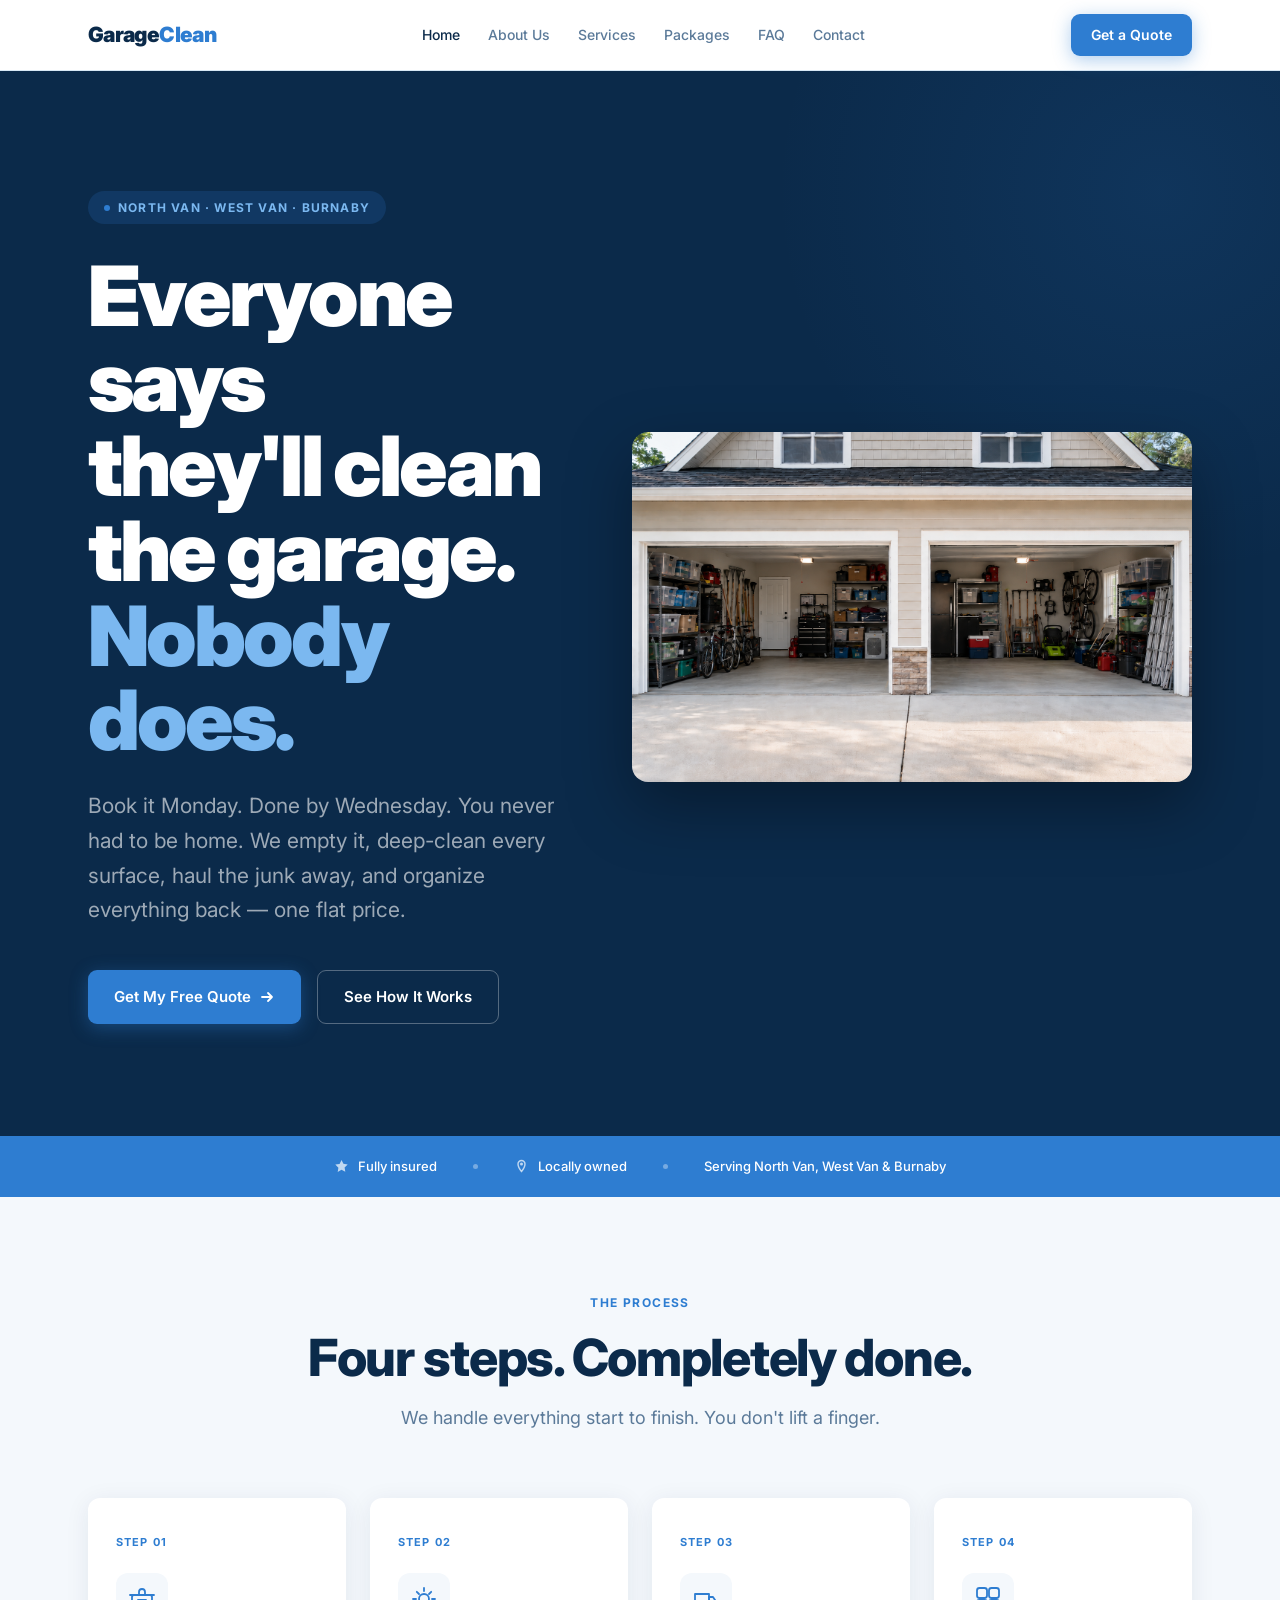
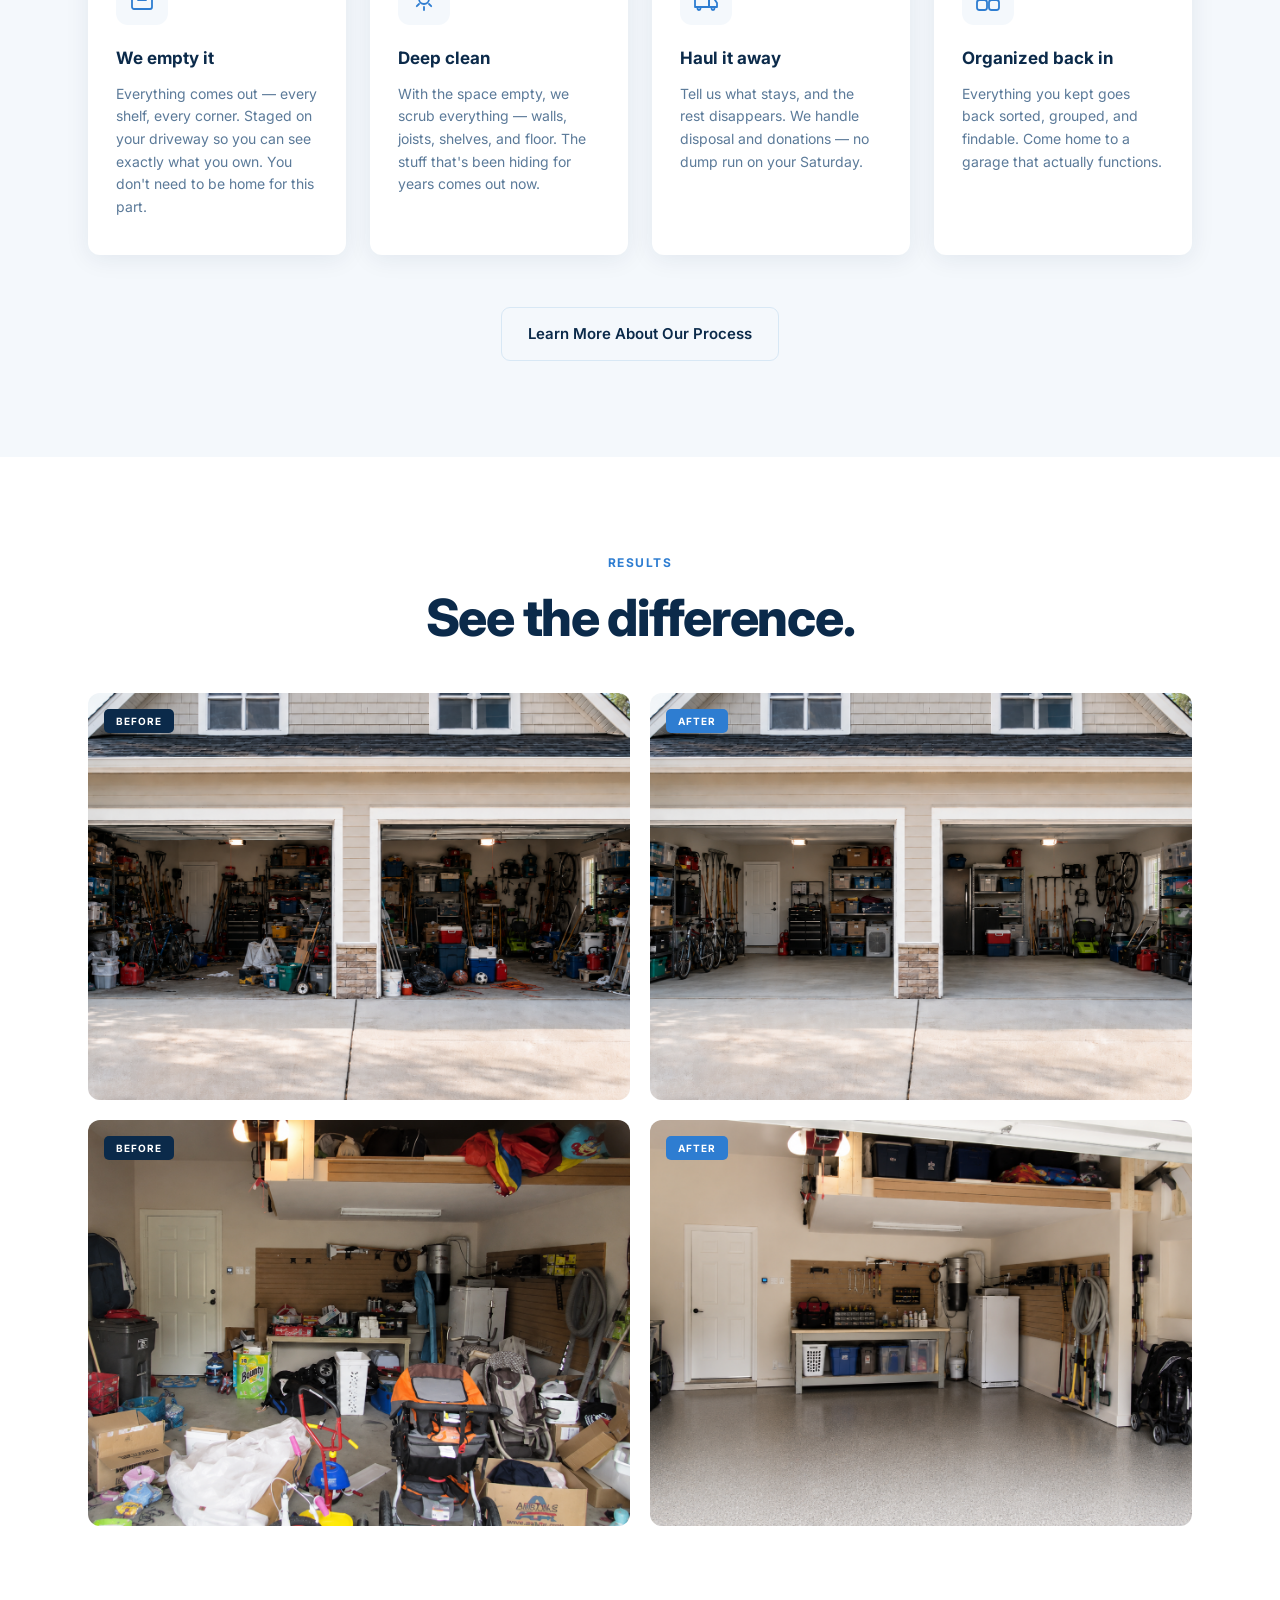
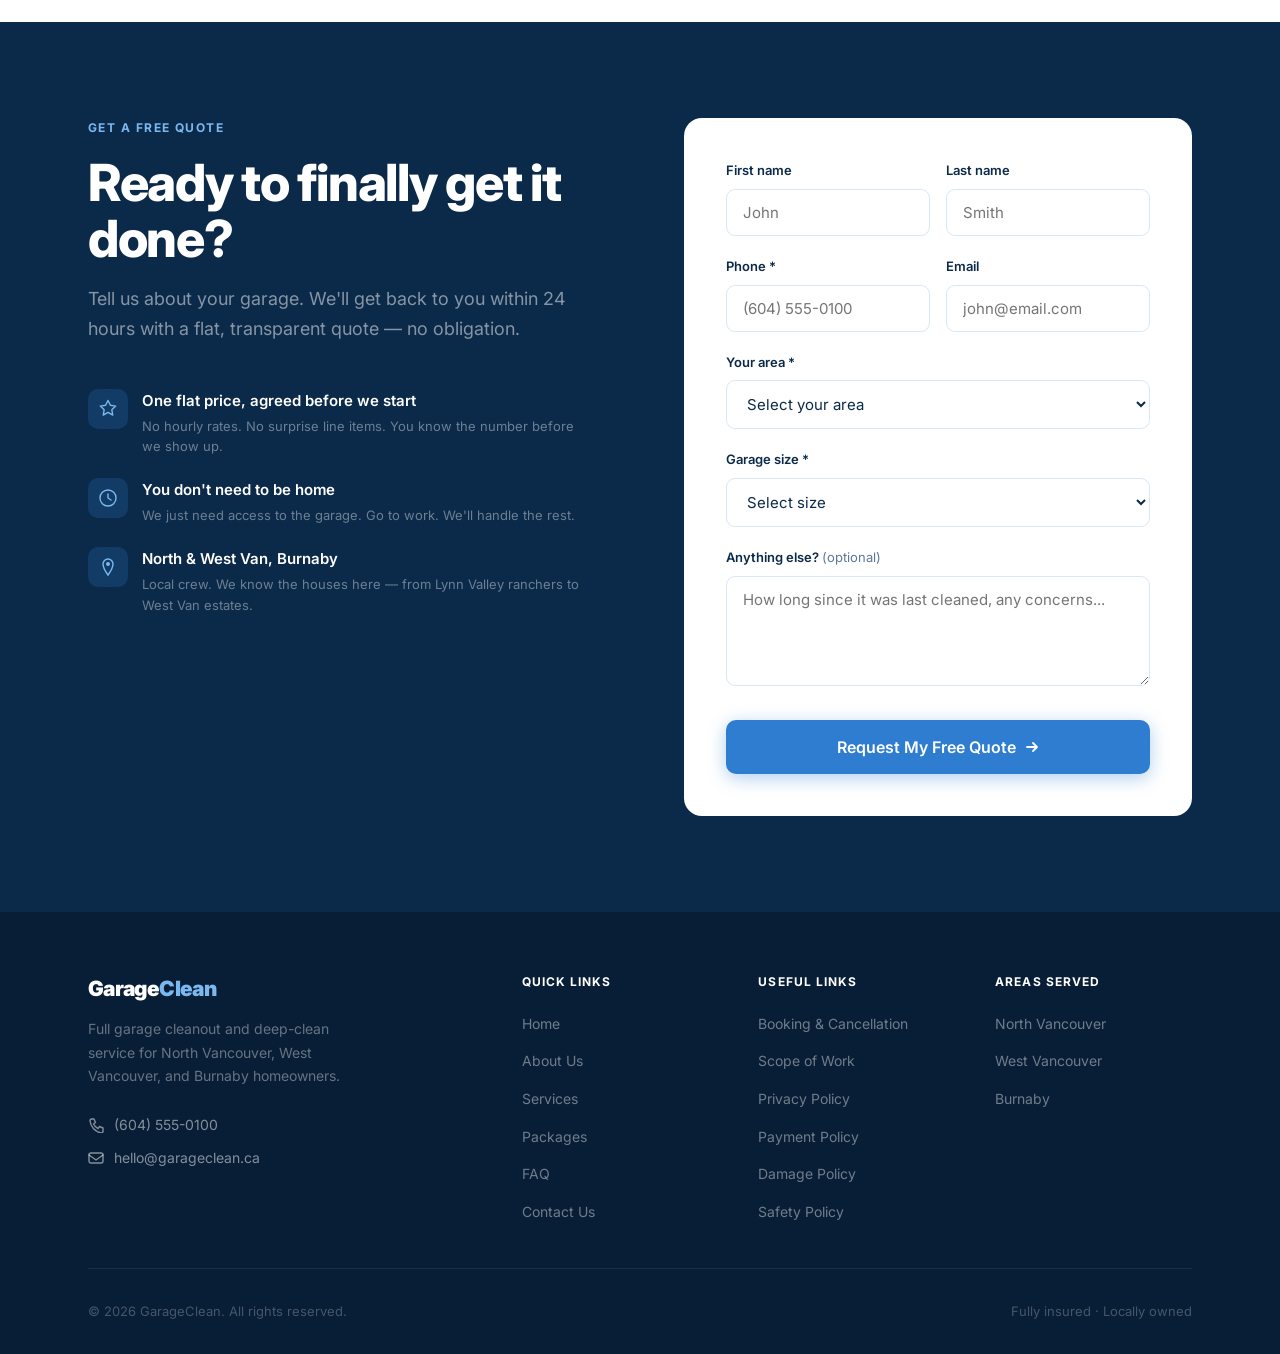
==== commit 7a5d65f0: "Add second real matching before/after pair (interior garage with loft)" ====
--- a/index.html
+++ b/index.html
@@ -141,12 +141,12 @@
         <img src="after3.png" alt="After" style="width:100%;height:100%;object-fit:cover;display:block;">
       </div>
       <div style="border-radius:var(--r);overflow:hidden;position:relative;">
-        <span class="g-badge" style="position:absolute;top:16px;left:16px;z-index:1;display:inline-block;font-size:10px;font-weight:700;letter-spacing:.1em;text-transform:uppercase;padding:4px 12px;border-radius:5px;background:var(--blue);color:#fff;">Premium Results</span>
-        <img src="after1.png" alt="Premium garage result" style="width:100%;height:100%;object-fit:cover;display:block;">
-      </div>
-      <div style="border-radius:var(--r);overflow:hidden;position:relative;">
-        <span class="g-badge" style="position:absolute;top:16px;left:16px;z-index:1;display:inline-block;font-size:10px;font-weight:700;letter-spacing:.1em;text-transform:uppercase;padding:4px 12px;border-radius:5px;background:var(--blue);color:#fff;">Premium Results</span>
-        <img src="after2.png" alt="Premium garage result" style="width:100%;height:100%;object-fit:cover;display:block;">
+        <span class="g-badge" style="position:absolute;top:16px;left:16px;z-index:1;display:inline-block;font-size:10px;font-weight:700;letter-spacing:.1em;text-transform:uppercase;padding:4px 12px;border-radius:5px;background:var(--navy);color:#fff;">Before</span>
+        <img src="before4.png" alt="Before" style="width:100%;height:100%;object-fit:cover;display:block;">
+      </div>
+      <div style="border-radius:var(--r);overflow:hidden;position:relative;">
+        <span class="g-badge" style="position:absolute;top:16px;left:16px;z-index:1;display:inline-block;font-size:10px;font-weight:700;letter-spacing:.1em;text-transform:uppercase;padding:4px 12px;border-radius:5px;background:var(--blue);color:#fff;">After</span>
+        <img src="after4.png" alt="After" style="width:100%;height:100%;object-fit:cover;display:block;">
       </div>
     </div>
   </div>
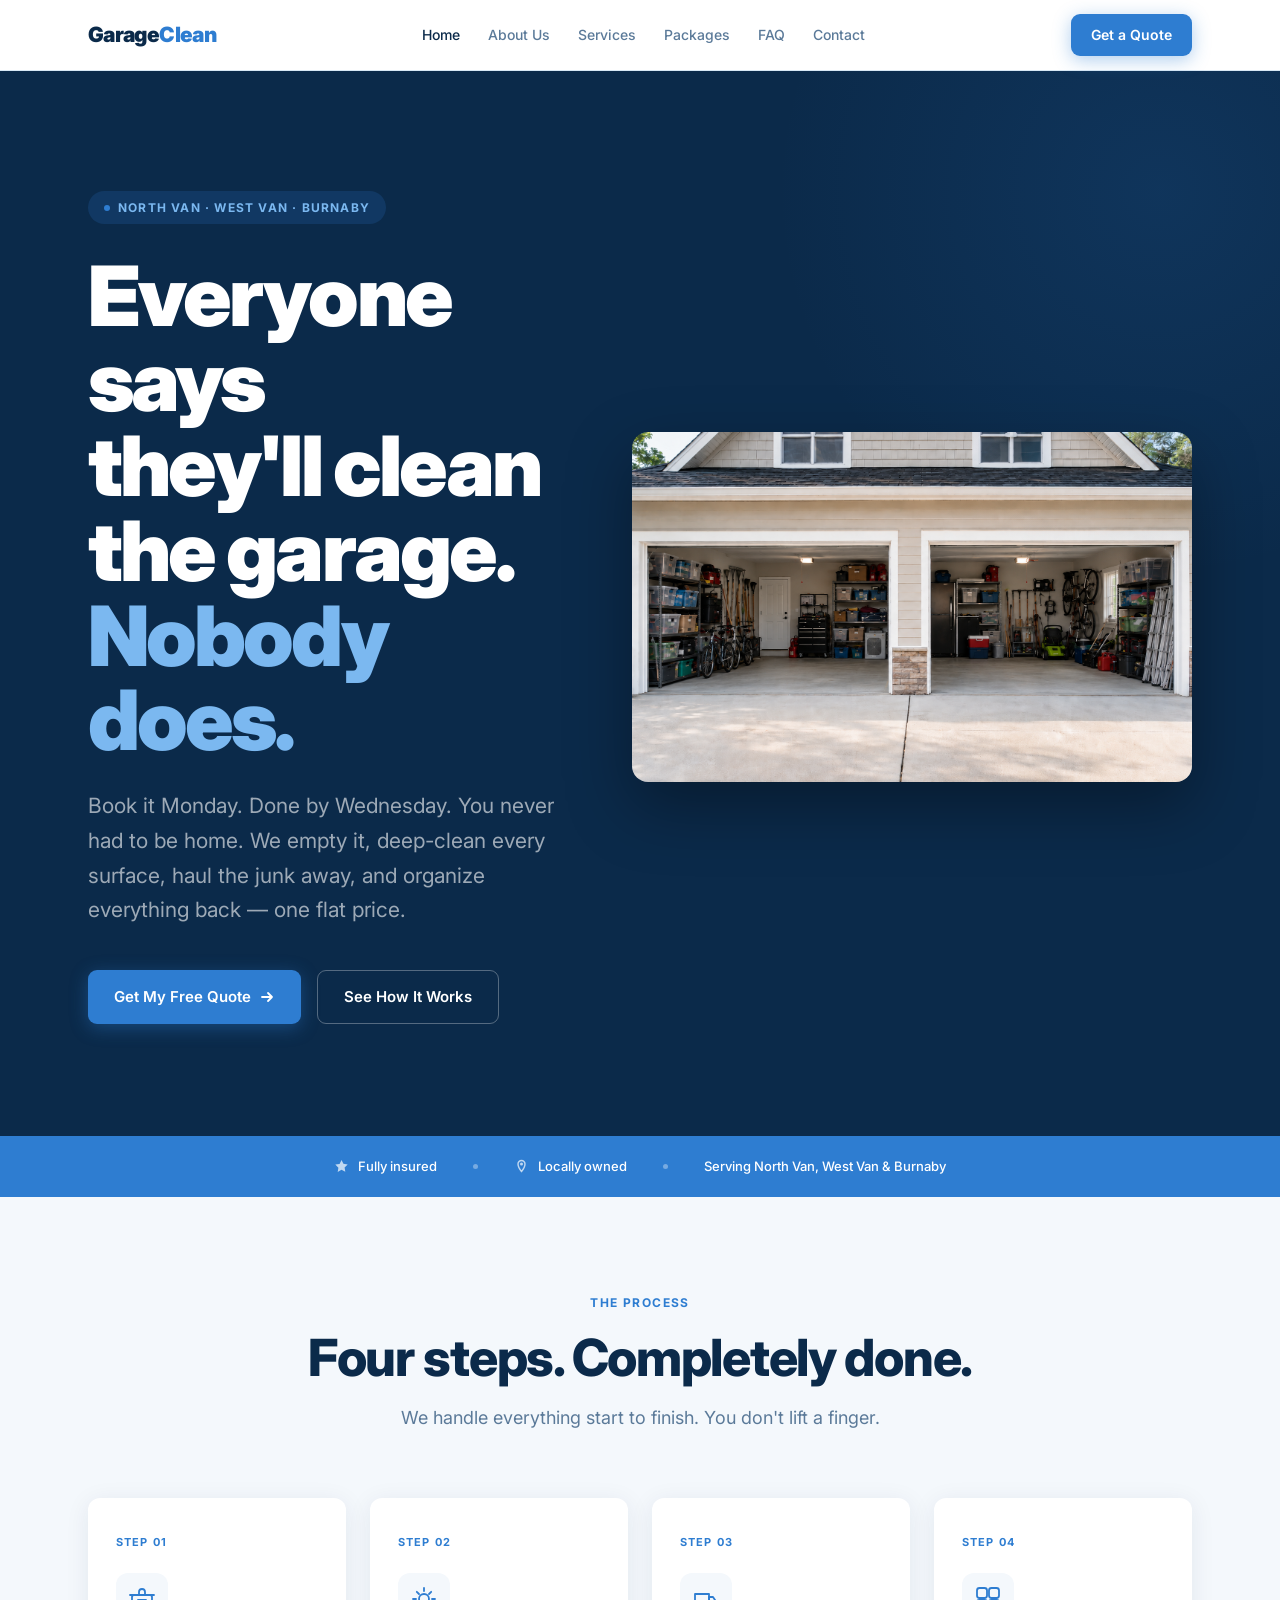
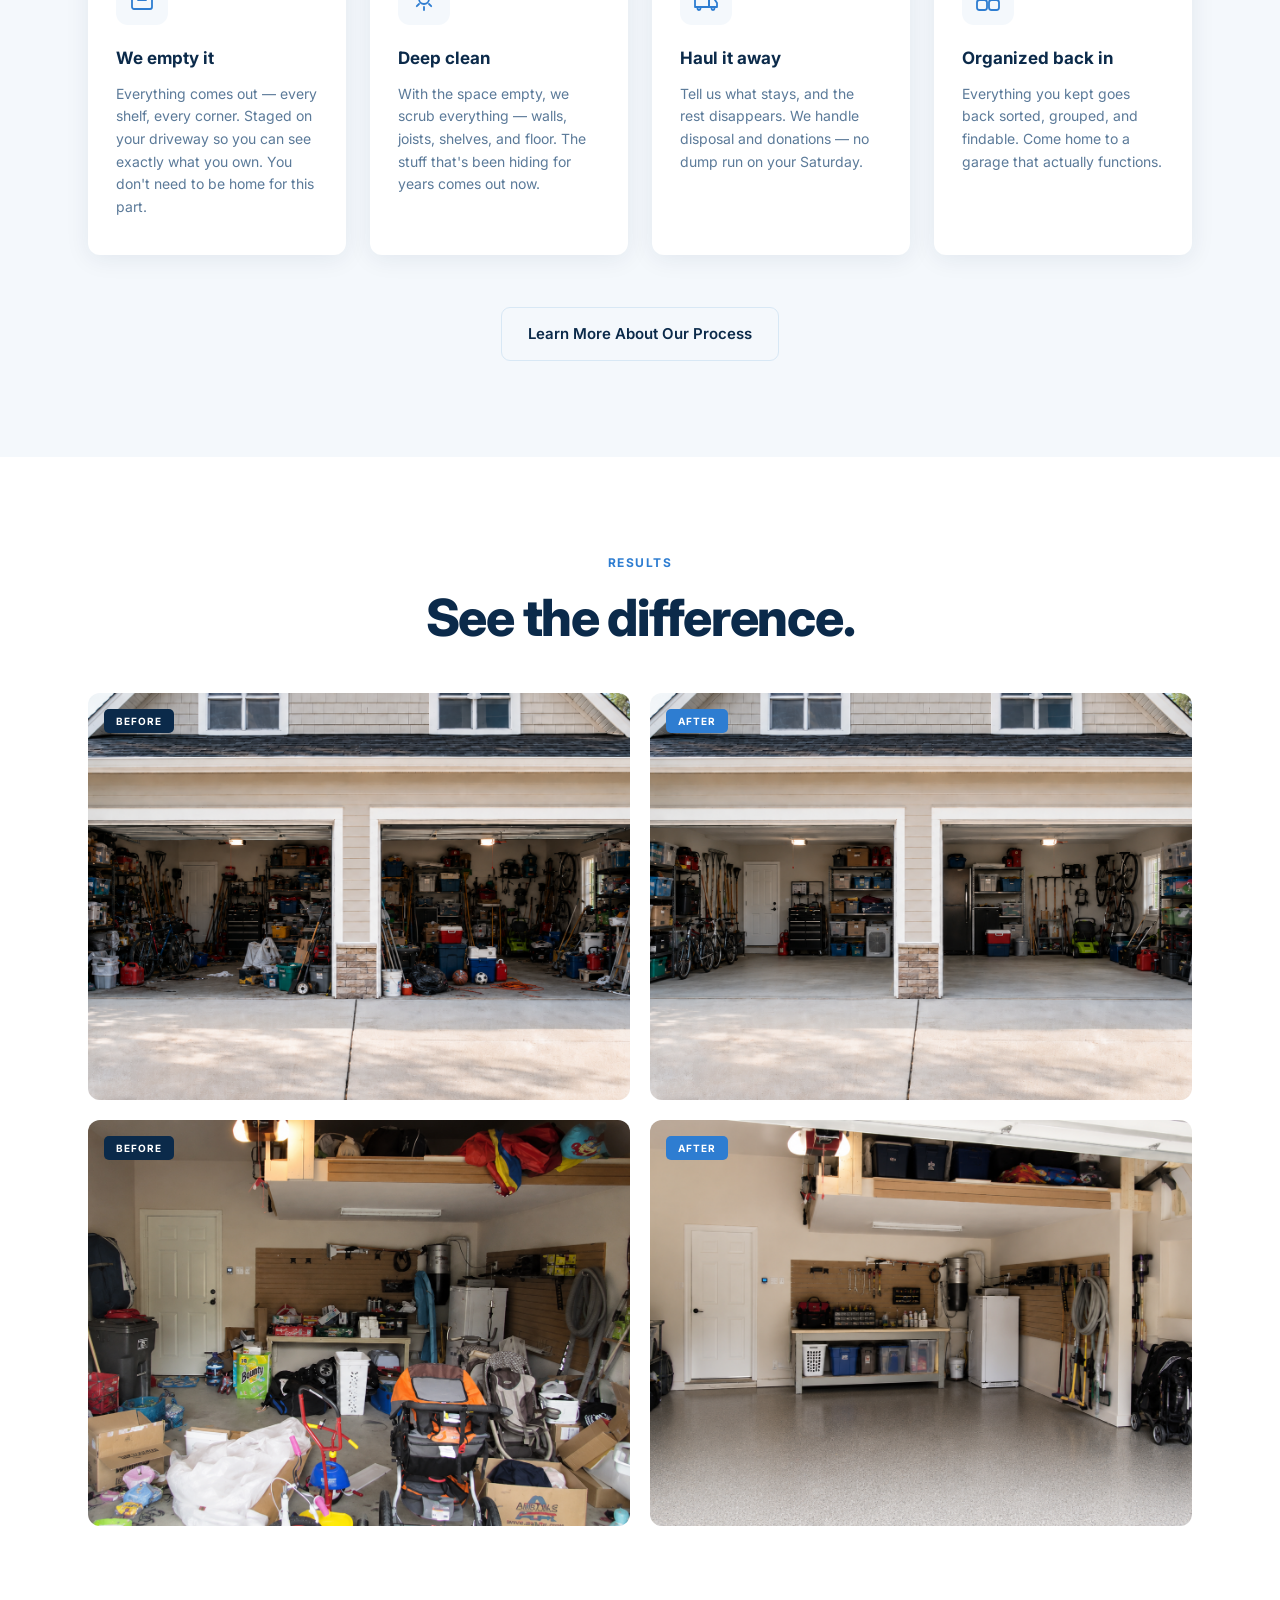
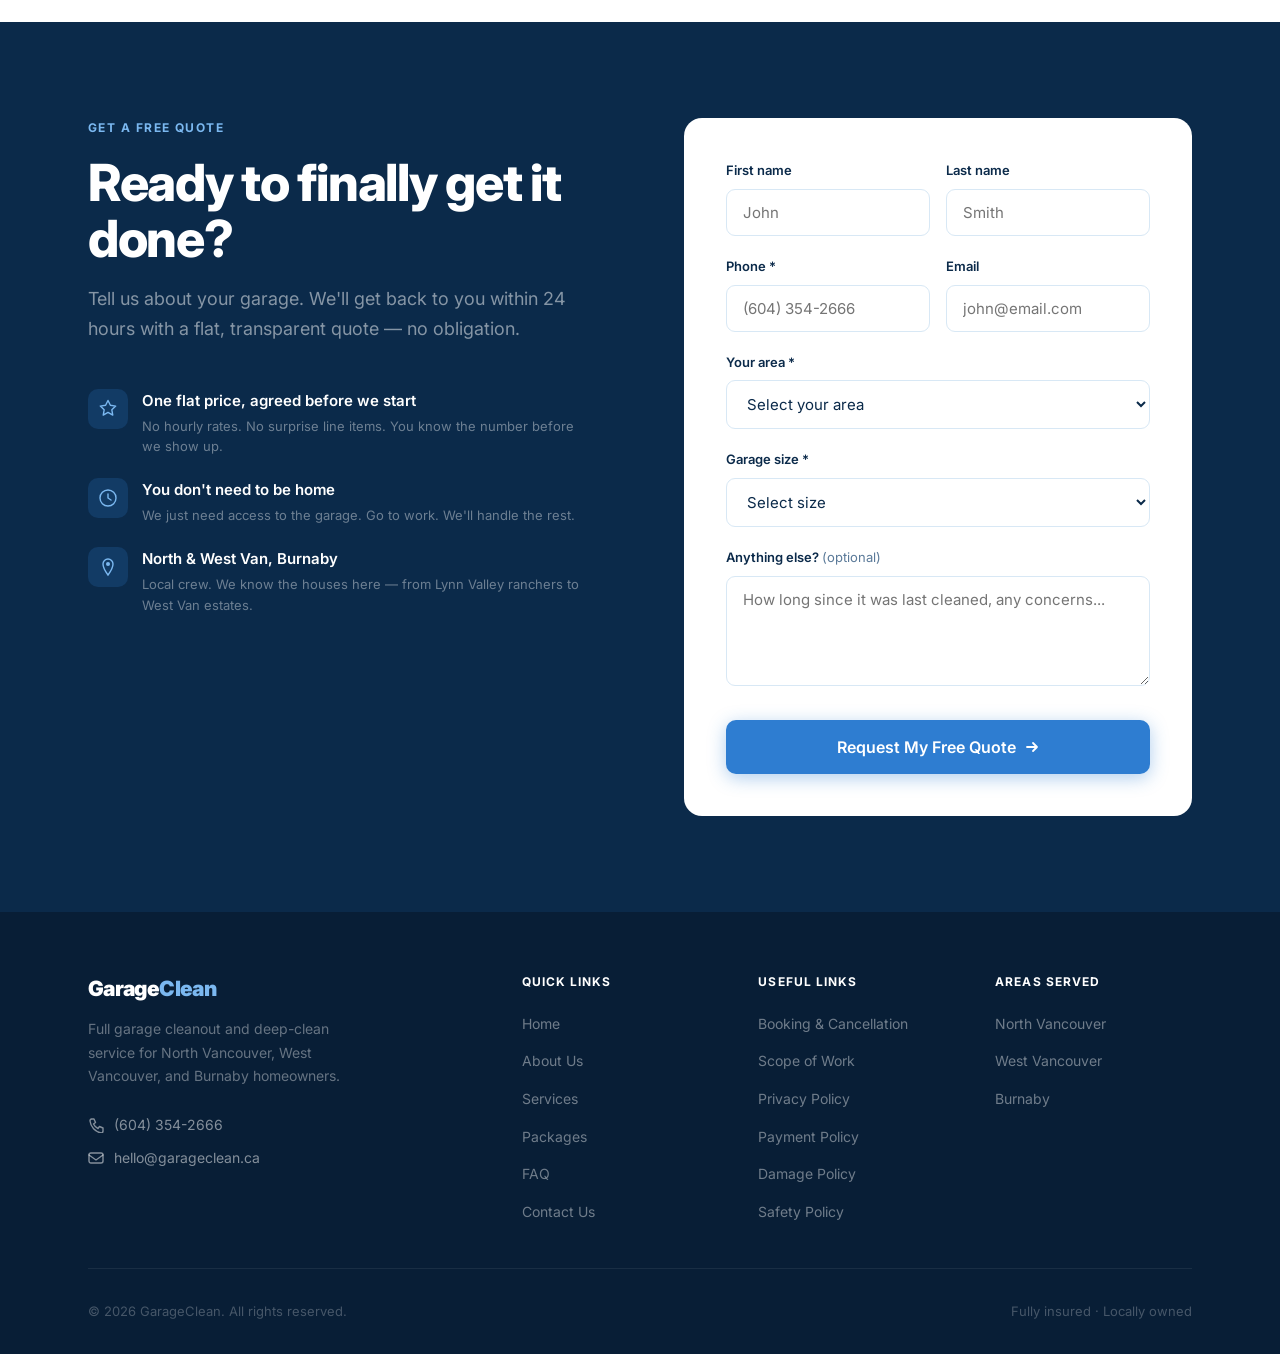
==== commit d33a7116: "Set real phone number 604-354-2666 everywhere" ====
--- a/index.html
+++ b/index.html
@@ -174,7 +174,7 @@
               <div class="fgrp"><label for="ln">Last name</label><input type="text" id="ln" placeholder="Smith" autocomplete="family-name"></div>
             </div>
             <div class="frow">
-              <div class="fgrp"><label for="ph">Phone *</label><input type="tel" id="ph" placeholder="(604) 555-0100"></div>
+              <div class="fgrp"><label for="ph">Phone *</label><input type="tel" id="ph" placeholder="(604) 354-2666"></div>
               <div class="fgrp"><label for="em">Email</label><input type="email" id="em" placeholder="john@email.com"></div>
             </div>
             <div class="fgrp"><label for="area">Your area *</label><select id="area"><option value="" disabled selected>Select your area</option><option>North Vancouver</option><option>West Vancouver</option><option>Burnaby</option><option>Other</option></select></div>
